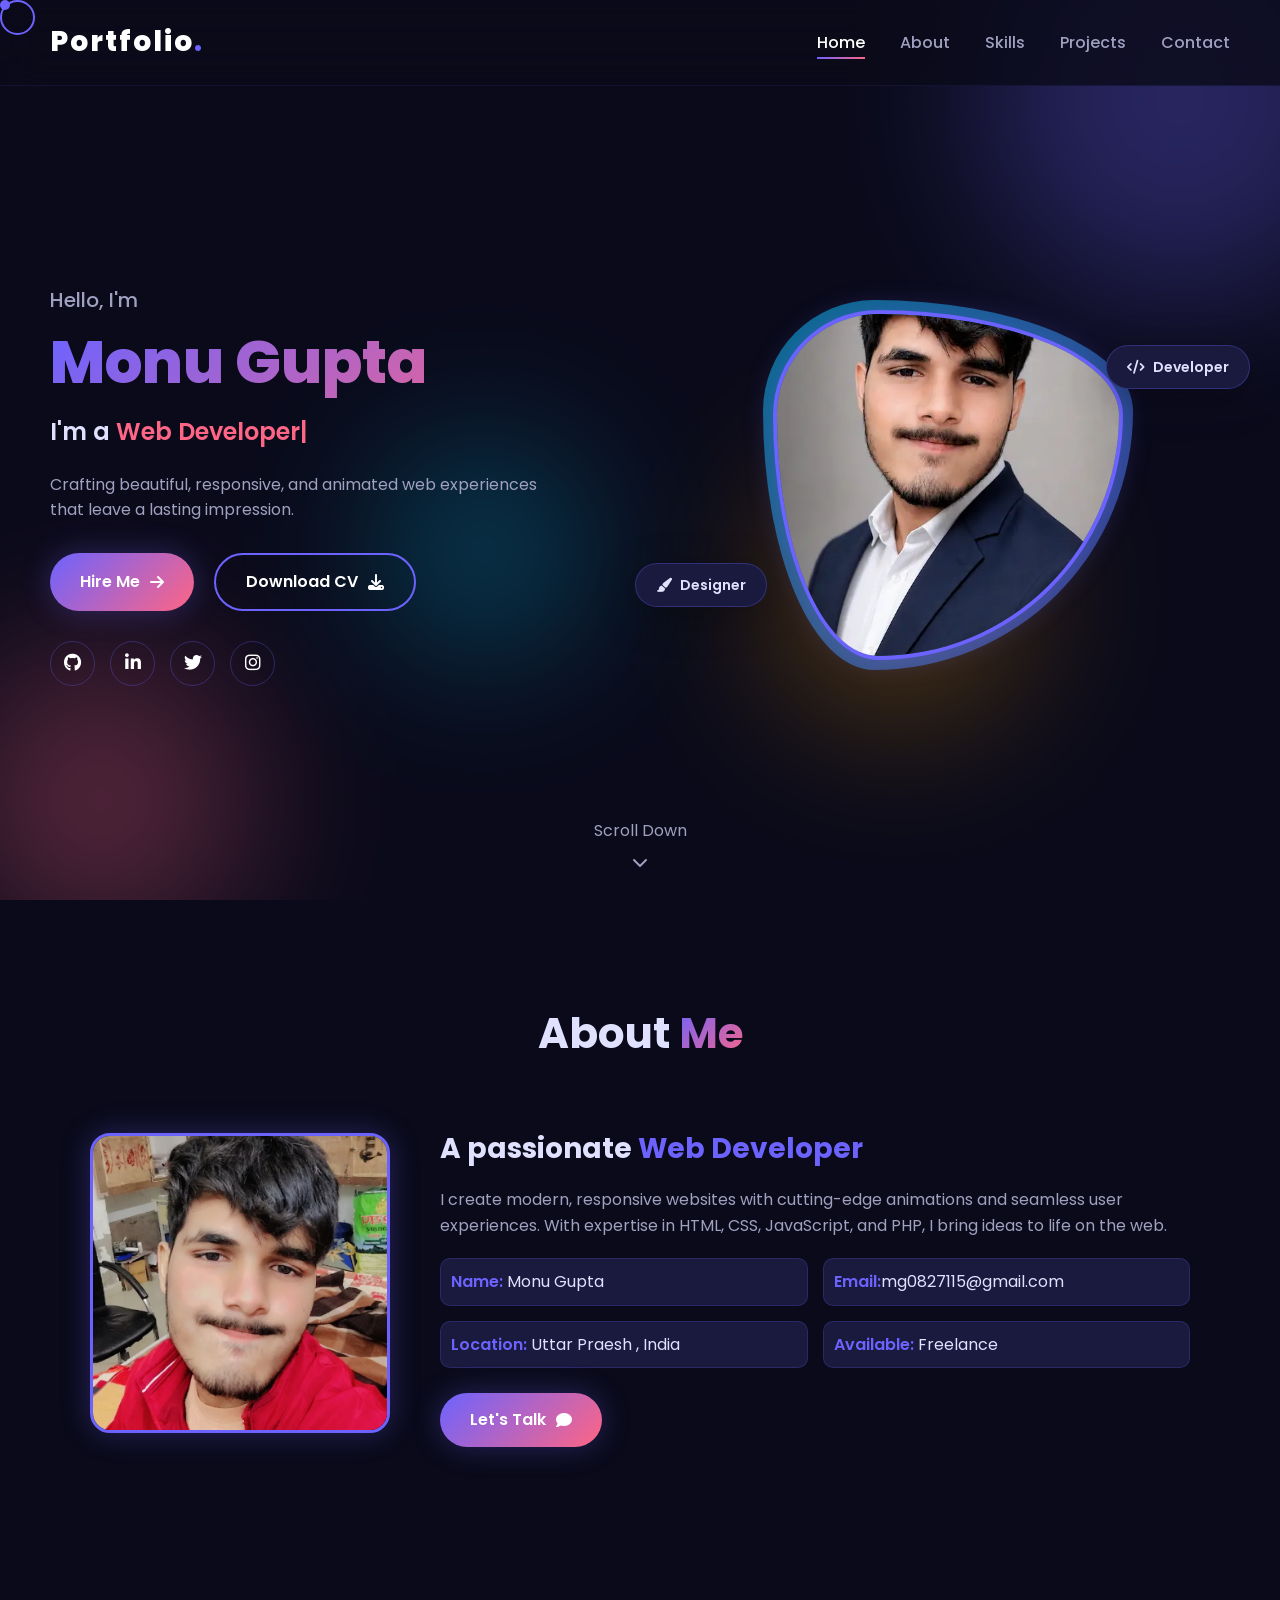
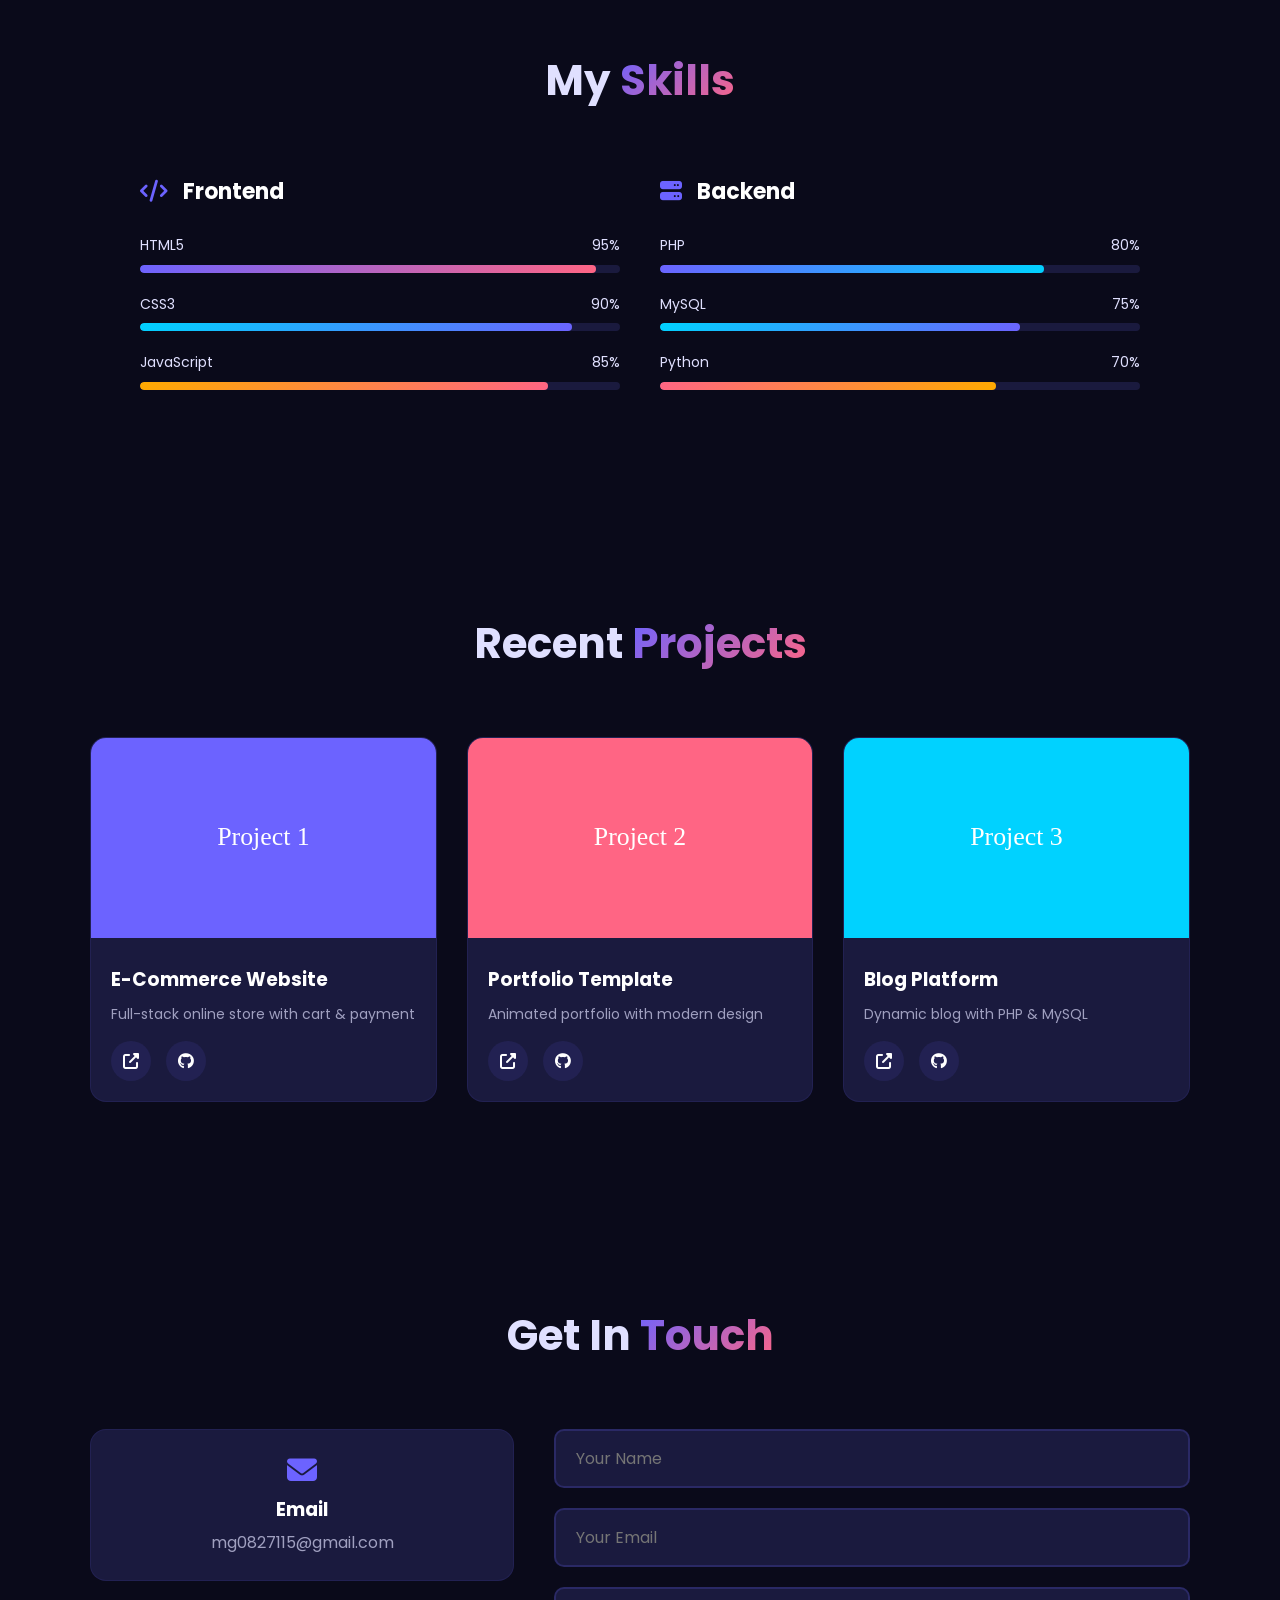
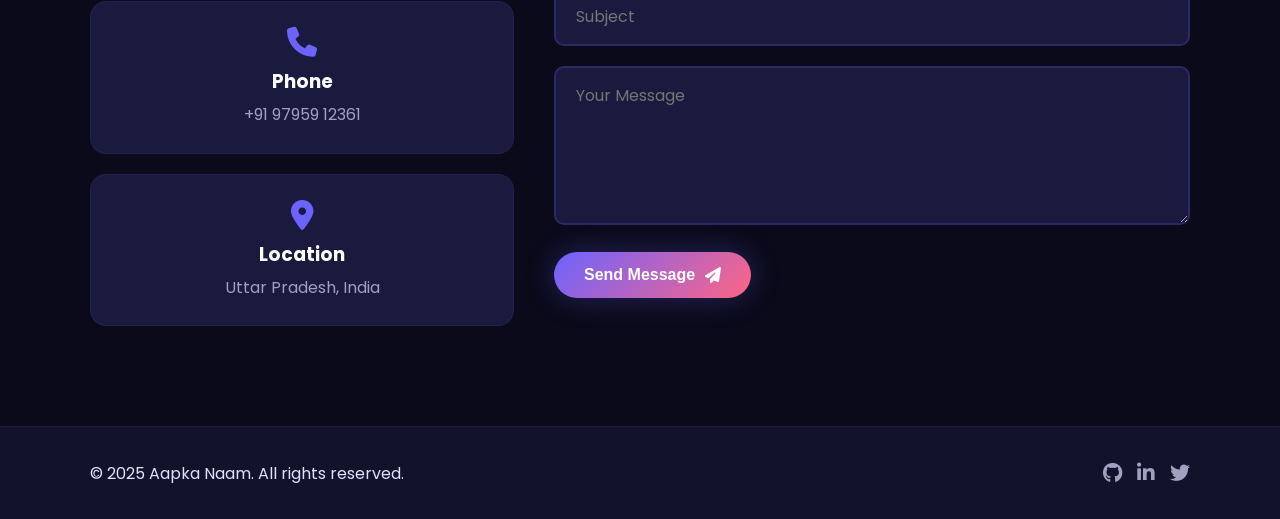
==== index.html @ 6212c9af "Replace JPG images with WEBP" ====
<!DOCTYPE html>
<html lang="en">
<head>
    <meta charset="UTF-8">
    <meta name="viewport" content="width=device-width, initial-scale=1.0">
    <title>My Portfolio | Creative Dev</title>
    <link rel="stylesheet" href="style.css">
    <link rel="stylesheet" href="https://cdnjs.cloudflare.com/ajax/libs/font-awesome/6.5.1/css/all.min.css">
</head>
<body>
    <!-- Custom Cursor -->
    <div class="cursor"></div>
    <div class="cursor-follower"></div>

    <!-- Navigation -->
    <nav class="navbar">
        <div class="logo">Portfolio<span>.</span></div>
        <ul class="nav-links">
            <li><a href="#home" class="active">Home</a></li>
            <li><a href="#about">About</a></li>
            <li><a href="#skills">Skills</a></li>
            <li><a href="#projects">Projects</a></li>
            <li><a href="#contact">Contact</a></li>
        </ul>
        <div class="hamburger">
            <span></span><span></span><span></span>
        </div>
    </nav>

    <!-- Home / Hero Section -->
    <section id="home" class="hero">
        <div class="hero-content">
            <div class="hero-text">
                <span class="greeting">Hello, I'm</span>
                <h1 class="name">Monu Gupta</h1>
                <div class="typing-container">
                    <span class="static-text">I'm a </span>
                    <span class="dynamic-text" data-text="Web Developer,Designer,Freelancer,Creative Coder, Hacker"></span>
                </div>
                <p class="description">
                    Crafting beautiful, responsive, and animated web experiences 
                    that leave a lasting impression.
                </p>
                <div class="hero-buttons">
                    <!-- ✅ Fixed: Contact section pe scroll karega -->
                    <a href="#contact" class="btn btn-primary">Hire Me <i class="fas fa-arrow-right"></i></a>
                    <!-- ✅ Fixed: CV download button (actual PDF dalni hogi) -->
                    <a href="resume.pdf" class="btn btn-secondary" download>Download CV <i class="fas fa-download"></i></a>
                </div>
                <div class="social-icons">
                    <!-- ✅ Fixed: Real URLs daal sakte ho -->
                    <a href="https://github.com" target="_blank" rel="noopener"><i class="fab fa-github"></i></a>
                    <a href="https://linkedin.com" target="_blank" rel="noopener"><i class="fab fa-linkedin-in"></i></a>
                    <a href="https://twitter.com" target="_blank" rel="noopener"><i class="fab fa-twitter"></i></a>
                    <a href="https://instagram.com" target="_blank" rel="noopener"><i class="fab fa-instagram"></i></a>
                </div>
            </div>
            <div class="hero-image">
                <div class="image-wrapper">
                    <div class="image-border-animation"></div>
                    <img loading="lazy" decoding="async" src="images/profile.webp" alt="Profile Photo" onerror="this.src='data:image/svg+xml,<svg xmlns=%22http://www.w3.org/2000/svg%22 width=%22300%22 height=%22300%22><rect fill=%22%234a3aff%22 width=%22300%22 height=%22300%22/><text x=%2250%25%22 y=%2250%25%22 font-size=%2220%22 fill=%22white%22 text-anchor=%22middle%22 dy=%22.3em%22>Photo</text></svg>'">
                </div>
                <div class="floating-badge badge-1">
                    <i class="fas fa-code"></i> Developer
                </div>
                <div class="floating-badge badge-2">
                    <i class="fas fa-paint-brush"></i> Designer
                </div>
            </div>
        </div>
        <div class="scroll-indicator">
            <span>Scroll Down</span>
            <i class="fas fa-chevron-down"></i>
        </div>
        <div class="bg-shapes">
            <div class="shape shape-1"></div>
            <div class="shape shape-2"></div>
            <div class="shape shape-3"></div>
            <div class="shape shape-4"></div>
        </div>
    </section>

    <!-- About Section -->
    <section id="about" class="about">
        <h2 class="section-title">About <span>Me</span></h2>
        <div class="about-content">
            <div class="about-image">
                <img loading="lazy" decoding="async" src="images/profile1.webp" alt="About Me" onerror="this.src='data:image/svg+xml,<svg xmlns=%22http://www.w3.org/2000/svg%22 width=%22300%22 height=%22300%22><rect fill=%22%236c63ff%22 width=%22300%22 height=%22300%22/><text x=%2250%25%22 y=%2250%25%22 font-size=%2220%22 fill=%22white%22 text-anchor=%22middle%22 dy=%22.3em%22>Photo</text></svg>'">
            </div>
            <div class="about-text">
                <h3>A passionate <span>Web Developer</span></h3>
                <p>I create modern, responsive websites with cutting-edge animations and seamless user experiences. With expertise in HTML, CSS, JavaScript, and PHP, I bring ideas to life on the web.</p>
                <div class="about-info-grid">
                    <div class="info-item">
                        <span>Name:</span> Monu Gupta 
                    </div>
                    <div class="info-item">
                        <span>Email:</span>mg0827115@gmail.com
                    </div>
                    <div class="info-item">
                        <span>Location:</span> Uttar Praesh 
                        , India
                    </div>
                    <div class="info-item">
                        <span>Available:</span> Freelance
                    </div>
                </div>
                <!-- ✅ Fixed: Contact section pe scroll karega -->
                <a href="#contact" class="btn btn-primary">Let's Talk <i class="fas fa-comment"></i></a>
            </div>
        </div>
    </section>

    <!-- Skills Section -->
    <section id="skills" class="skills">
        <h2 class="section-title">My <span>Skills</span></h2>
        <div class="skills-container">
            <div class="skill-category">
                <h3><i class="fas fa-code"></i> Frontend</h3>
                <div class="skill-item" data-percent="95">
                    <div class="skill-info"><span>HTML5</span><span>95%</span></div>
                    <div class="skill-bar"><div class="skill-progress html"></div></div>
                </div>
                <div class="skill-item" data-percent="90">
                    <div class="skill-info"><span>CSS3</span><span>90%</span></div>
                    <div class="skill-bar"><div class="skill-progress css"></div></div>
                </div>
                <div class="skill-item" data-percent="85">
                    <div class="skill-info"><span>JavaScript</span><span>85%</span></div>
                    <div class="skill-bar"><div class="skill-progress js"></div></div>
                </div>
            </div>
            <div class="skill-category">
                <h3><i class="fas fa-server"></i> Backend</h3>
                <div class="skill-item" data-percent="80">
                    <div class="skill-info"><span>PHP</span><span>80%</span></div>
                    <div class="skill-bar"><div class="skill-progress php"></div></div>
                </div>
                <div class="skill-item" data-percent="75">
                    <div class="skill-info"><span>MySQL</span><span>75%</span></div>
                    <div class="skill-bar"><div class="skill-progress mysql"></div></div>
                </div>
                <div class="skill-item" data-percent="70">
                    <div class="skill-info"><span>Python</span><span>70%</span></div>
                    <div class="skill-bar"><div class="skill-progress python"></div></div>
                </div>
            </div>
        </div>
    </section>

    <!-- Projects Section -->
    <section id="projects" class="projects">
        <h2 class="section-title">Recent <span>Projects</span></h2>
        <div class="projects-grid">
            <div class="project-card">
                <div class="project-image">
                    <img loading="lazy" decoding="async" src="data:image/svg+xml,<svg xmlns=%22http://www.w3.org/2000/svg%22 width=%22400%22 height=%22250%22><rect fill=%22%236c63ff%22 width=%22400%22 height=%22250%22/><text x=%2250%25%22 y=%2250%25%22 fill=%22white%22 font-size=%2230%22 text-anchor=%22middle%22 dy=%22.3em%22>Project 1</text></svg>" alt="Project">
                </div>
                <div class="project-info">
                    <h3>E-Commerce Website</h3>
                    <p>Full-stack online store with cart & payment</p>
                    <div class="project-links">
                        <!-- ✅ Fixed: Real project links daalo -->
                        <a href="https://github.com" target="_blank" rel="noopener" title="Live Demo"><i class="fas fa-external-link-alt"></i></a>
                        <a href="https://github.com" target="_blank" rel="noopener" title="Source Code"><i class="fab fa-github"></i></a>
                    </div>
                </div>
            </div>
            <div class="project-card">
                <div class="project-image">
                    <img loading="lazy" decoding="async" src="data:image/svg+xml,<svg xmlns=%22http://www.w3.org/2000/svg%22 width=%22400%22 height=%22250%22><rect fill=%22%23ff6584%22 width=%22400%22 height=%22250%22/><text x=%2250%25%22 y=%2250%25%22 fill=%22white%22 font-size=%2230%22 text-anchor=%22middle%22 dy=%22.3em%22>Project 2</text></svg>" alt="Project">
                </div>
                <div class="project-info">
                    <h3>Portfolio Template</h3>
                    <p>Animated portfolio with modern design</p>
                    <div class="project-links">
                        <a href="https://github.com" target="_blank" rel="noopener" title="Live Demo"><i class="fas fa-external-link-alt"></i></a>
                        <a href="https://github.com" target="_blank" rel="noopener" title="Source Code"><i class="fab fa-github"></i></a>
                    </div>
                </div>
            </div>
            <div class="project-card">
                <div class="project-image">
                    <img loading="lazy" decoding="async" src="data:image/svg+xml,<svg xmlns=%22http://www.w3.org/2000/svg%22 width=%22400%22 height=%22250%22><rect fill=%22%2300d2ff%22 width=%22400%22 height=%22250%22/><text x=%2250%25%22 y=%2250%25%22 fill=%22white%22 font-size=%2230%22 text-anchor=%22middle%22 dy=%22.3em%22>Project 3</text></svg>" alt="Project">
                </div>
                <div class="project-info">
                    <h3>Blog Platform</h3>
                    <p>Dynamic blog with PHP & MySQL</p>
                    <div class="project-links">
                        <a href="https://github.com" target="_blank" rel="noopener" title="Live Demo"><i class="fas fa-external-link-alt"></i></a>
                        <a href="https://github.com" target="_blank" rel="noopener" title="Source Code"><i class="fab fa-github"></i></a>
                    </div>
                </div>
            </div>
        </div>
    </section>

    <!-- Contact Section -->
    <section id="contact" class="contact">
        <h2 class="section-title">Get In <span>Touch</span></h2>
        <div class="contact-container">
            <div class="contact-info">
                <div class="contact-card">
                    <i class="fas fa-envelope"></i>
                    <h3>Email</h3>
                    <!-- ✅ Fixed: mailto link -->
                    <p><a href="mailto:mg0827115@gmail.com" style="color:#a0a0c0; text-decoration:none;">mg0827115@gmail.com</a></p>
                </div>
                <div class="contact-card">
                    <i class="fas fa-phone"></i>
                    <h3>Phone</h3>
                    <!-- ✅ Fixed: tel link -->
                    <p><a href="tel:+919795912361" style="color:#a0a0c0; text-decoration:none;">+91 97959 12361</a></p>
                </div>
                <div class="contact-card">
                    <i class="fas fa-map-marker-alt"></i>
                    <h3>Location</h3>
                    <p>Uttar Pradesh, India</p>
                </div>
            </div>
            <!-- ✅ Contact Form properly configured -->
            <form id="contactForm" class="contact-form" action="contact.php" method="POST">
                <div class="form-group">
                    <input type="text" name="name" id="name" placeholder="Your Name" required>
                </div>
                <div class="form-group">
                    <input type="email" name="email" id="email" placeholder="Your Email" required>
                </div>
                <div class="form-group">
                    <input type="text" name="subject" id="subject" placeholder="Subject">
                </div>
                <div class="form-group">
                    <textarea name="message" id="message" rows="5" placeholder="Your Message" required></textarea>
                </div>
                <button type="submit" class="btn btn-primary submit-btn">
                    <span>Send Message</span>
                    <i class="fas fa-paper-plane"></i>
                </button>
                <div id="formMessage" class="form-message"></div>
            </form>
        </div>
    </section>

    <!-- Footer -->
    <footer class="footer">
        <div class="footer-content">
            <p>&copy; 2025 Aapka Naam. All rights reserved.</p>
            <div class="footer-social">
                <a href="https://github.com" target="_blank" rel="noopener"><i class="fab fa-github"></i></a>
                <a href="https://linkedin.com" target="_blank" rel="noopener"><i class="fab fa-linkedin-in"></i></a>
                <a href="https://twitter.com" target="_blank" rel="noopener"><i class="fab fa-twitter"></i></a>
            </div>
        </div>
    </footer>

    <!-- JavaScript File -->
    <script defer src="script.js"></script>
</body>
</html>
---- style.css ----
/* ========== GOOGLE FONTS ========== */
@import url('https://fonts.googleapis.com/css2?family=Poppins:wght@300;400;500;600;700;800;900&display=swap');

/* ========== CSS VARIABLES ========== */
:root {
    --primary: #6c63ff;
    --primary-dark: #5a52d5;
    --secondary: #ff6584;
    --accent: #00d2ff;
    --dark-bg: #0a0a1a;
    --dark-surface: #12122a;
    --dark-card: #1a1a3e;
    --text-light: #e0e0ff;
    --text-muted: #a0a0c0;
    --white: #ffffff;
    --gradient-1: linear-gradient(135deg, #6c63ff, #ff6584);
    --gradient-2: linear-gradient(135deg, #00d2ff, #6c63ff);
    --gradient-3: linear-gradient(135deg, #ff6584, #ffaa00);
    --shadow-glow: 0 0 30px rgba(108, 99, 255, 0.3);
    --shadow-card: 0 10px 40px rgba(0, 0, 0, 0.3);
    --border-radius: 16px;
    --transition: all 0.4s cubic-bezier(0.25, 0.46, 0.45, 0.94);
}

/* ========== BASE STYLES ========== */
* {
    margin: 0;
    padding: 0;
    box-sizing: border-box;
}

html {
    scroll-behavior: smooth;
    scrollbar-width: thin;
    scrollbar-color: var(--primary) var(--dark-bg);
}

body {
    font-family: 'Poppins', sans-serif;
    background-color: var(--dark-bg);
    color: var(--text-light);
    overflow-x: hidden;
    line-height: 1.6;
}

/* ========== CUSTOM CURSOR ========== */
.cursor {
    width: 10px;
    height: 10px;
    background: var(--primary);
    border-radius: 50%;
    position: fixed;
    pointer-events: none;
    z-index: 9999;
    transition: transform 0.1s ease;
}

.cursor-follower {
    width: 35px;
    height: 35px;
    border: 2px solid var(--primary);
    border-radius: 50%;
    position: fixed;
    pointer-events: none;
    z-index: 9998;
    transition: transform 0.2s ease, border-color 0.3s ease;
}

/* ========== NAVIGATION ========== */
.navbar {
    position: fixed;
    top: 0;
    left: 0;
    width: 100%;
    padding: 20px 50px;
    display: flex;
    justify-content: space-between;
    align-items: center;
    z-index: 1000;
    transition: var(--transition);
    background: rgba(10, 10, 26, 0.8);
    backdrop-filter: blur(20px);
    border-bottom: 1px solid rgba(108, 99, 255, 0.1);
}

.navbar.scrolled {
    padding: 15px 50px;
    box-shadow: 0 5px 30px rgba(0, 0, 0, 0.5);
}

.logo {
    font-size: 28px;
    font-weight: 800;
    color: var(--white);
    letter-spacing: 2px;
}

.logo span {
    color: var(--primary);
}

.nav-links {
    display: flex;
    list-style: none;
    gap: 35px;
}

.nav-links a {
    color: var(--text-muted);
    text-decoration: none;
    font-weight: 500;
    font-size: 16px;
    position: relative;
    transition: var(--transition);
}

.nav-links a::after {
    content: '';
    position: absolute;
    bottom: -5px;
    left: 0;
    width: 0;
    height: 2px;
    background: var(--gradient-1);
    transition: var(--transition);
}

.nav-links a:hover,
.nav-links a.active {
    color: var(--white);
}

.nav-links a:hover::after,
.nav-links a.active::after {
    width: 100%;
}

.hamburger {
    display: none;
    flex-direction: column;
    gap: 6px;
    cursor: pointer;
}

.hamburger span {
    width: 30px;
    height: 3px;
    background: var(--white);
    transition: var(--transition);
}

/* ========== HERO SECTION ========== */
.hero {
    min-height: 100vh;
    display: flex;
    align-items: center;
    justify-content: center;
    position: relative;
    padding: 120px 50px 50px;
    overflow: hidden;
}

.hero-content {
    display: flex;
    align-items: center;
    justify-content: space-between;
    max-width: 1200px;
    width: 100%;
    gap: 50px;
    z-index: 2;
}

.hero-text {
    flex: 1;
}

.greeting {
    font-size: 20px;
    color: var(--text-muted);
    font-weight: 500;
    display: block;
    margin-bottom: 10px;
    animation: fadeInUp 0.8s ease;
}

.name {
    font-size: 60px;
    font-weight: 800;
    background: var(--gradient-1);
    -webkit-background-clip: text;
    -webkit-text-fill-color: transparent;
    background-clip: text;
    margin-bottom: 15px;
    animation: fadeInUp 0.8s ease 0.2s both;
    line-height: 1.2;
}

.typing-container {
    font-size: 24px;
    font-weight: 600;
    margin-bottom: 20px;
    animation: fadeInUp 0.8s ease 0.4s both;
}

.static-text {
    color: var(--text-light);
}

.dynamic-text {
    color: var(--secondary);
    position: relative;
}

.dynamic-text::after {
    content: '|';
    animation: blink 0.7s infinite;
}

.description {
    color: var(--text-muted);
    font-size: 16px;
    margin-bottom: 30px;
    max-width: 500px;
    animation: fadeInUp 0.8s ease 0.6s both;
}

.hero-buttons {
    display: flex;
    gap: 20px;
    margin-bottom: 30px;
    animation: fadeInUp 0.8s ease 0.8s both;
}

.btn {
    padding: 14px 30px;
    border-radius: 50px;
    font-weight: 600;
    text-decoration: none;
    display: inline-flex;
    align-items: center;
    gap: 10px;
    transition: var(--transition);
    cursor: pointer;
    border: none;
    font-size: 16px;
    position: relative;
    overflow: hidden;
}

.btn-primary {
    background: var(--gradient-1);
    color: var(--white);
    box-shadow: var(--shadow-glow);
}

.btn-primary:hover {
    transform: translateY(-3px);
    box-shadow: 0 15px 40px rgba(108, 99, 255, 0.5);
}

.btn-secondary {
    background: transparent;
    color: var(--white);
    border: 2px solid var(--primary);
}

.btn-secondary:hover {
    background: var(--primary);
    transform: translateY(-3px);
}

.social-icons {
    display: flex;
    gap: 15px;
    animation: fadeInUp 0.8s ease 1s both;
}

.social-icons a {
    width: 45px;
    height: 45px;
    border-radius: 50%;
    border: 1px solid rgba(108, 99, 255, 0.3);
    display: flex;
    align-items: center;
    justify-content: center;
    color: var(--white);
    text-decoration: none;
    transition: var(--transition);
    font-size: 18px;
}

.social-icons a:hover {
    background: var(--gradient-1);
    border-color: transparent;
    transform: translateY(-5px);
    box-shadow: var(--shadow-glow);
}

/* Hero Image */
.hero-image {
    flex: 1;
    display: flex;
    justify-content: center;
    align-items: center;
    position: relative;
    animation: fadeInRight 1s ease;
}

.image-wrapper {
    position: relative;
    width: 350px;
    height: 350px;
}

.image-wrapper img {
    width: 100%;
    height: 100%;
    object-fit: cover;
    border-radius: 30% 70% 70% 30% / 30% 30% 70% 70%;
    animation: morphing 8s ease-in-out infinite;
    position: relative;
    z-index: 2;
    border: 4px solid var(--primary);
    box-shadow: var(--shadow-glow);
}

.image-border-animation {
    position: absolute;
    top: -10px;
    left: -10px;
    right: -10px;
    bottom: -10px;
    border-radius: 30% 70% 70% 30% / 30% 30% 70% 70%;
    background: var(--gradient-2);
    animation: morphing 8s ease-in-out infinite, rotate 4s linear infinite;
    z-index: 1;
    opacity: 0.5;
}

.floating-badge {
    position: absolute;
    background: var(--dark-card);
    padding: 10px 20px;
    border-radius: 30px;
    box-shadow: var(--shadow-card);
    font-size: 14px;
    font-weight: 600;
    display: flex;
    align-items: center;
    gap: 8px;
    animation: float 3s ease-in-out infinite;
    z-index: 3;
    border: 1px solid rgba(108, 99, 255, 0.3);
}

.badge-1 {
    top: 10%;
    right: -20px;
    animation-delay: 0s;
}

.badge-2 {
    bottom: 15%;
    left: -30px;
    animation-delay: 1.5s;
}

/* Background Shapes */
.bg-shapes {
    position: absolute;
    top: 0;
    left: 0;
    width: 100%;
    height: 100%;
    z-index: 1;
    pointer-events: none;
}

.shape {
    position: absolute;
    border-radius: 50%;
    filter: blur(80px);
    opacity: 0.3;
}

.shape-1 {
    width: 400px;
    height: 400px;
    background: var(--primary);
    top: -100px;
    right: -100px;
    animation: moveShape 10s ease-in-out infinite;
}

.shape-2 {
    width: 300px;
    height: 300px;
    background: var(--secondary);
    bottom: -50px;
    left: -50px;
    animation: moveShape 12s ease-in-out infinite reverse;
}

.shape-3 {
    width: 200px;
    height: 200px;
    background: var(--accent);
    top: 50%;
    left: 30%;
    animation: moveShape 8s ease-in-out infinite;
}

.shape-4 {
    width: 250px;
    height: 250px;
    background: #ffaa00;
    bottom: 20%;
    right: 20%;
    animation: moveShape 14s ease-in-out infinite reverse;
}

/* Scroll Indicator */
.scroll-indicator {
    position: absolute;
    bottom: 30px;
    left: 50%;
    transform: translateX(-50%);
    display: flex;
    flex-direction: column;
    align-items: center;
    gap: 10px;
    color: var(--text-muted);
    z-index: 2;
    animation: bounce 2s infinite;
}

/* ========== SECTION COMMON ========== */
section {
    padding: 100px 50px;
}

.section-title {
    font-size: 42px;
    font-weight: 700;
    text-align: center;
    margin-bottom: 60px;
}

.section-title span {
    background: var(--gradient-1);
    -webkit-background-clip: text;
    -webkit-text-fill-color: transparent;
    background-clip: text;
}

/* ========== ABOUT SECTION ========== */
.about-content {
    display: flex;
    gap: 50px;
    align-items: center;
    max-width: 1100px;
    margin: 0 auto;
}

.about-image img {
    width: 300px;
    height: 300px;
    object-fit: cover;
    border-radius: 20px;
    box-shadow: var(--shadow-glow);
    border: 3px solid var(--primary);
}

.about-text h3 {
    font-size: 28px;
    margin-bottom: 15px;
}

.about-text h3 span {
    color: var(--primary);
}

.about-text p {
    color: var(--text-muted);
    margin-bottom: 20px;
}

.about-info-grid {
    display: grid;
    grid-template-columns: 1fr 1fr;
    gap: 15px;
    margin-bottom: 25px;
}

.info-item {
    padding: 10px;
    background: var(--dark-card);
    border-radius: 10px;
    border: 1px solid rgba(108, 99, 255, 0.2);
}

.info-item span {
    color: var(--primary);
    font-weight: 600;
}

/* ========== SKILLS SECTION ========== */
.skills-container {
    display: grid;
    grid-template-columns: 1fr 1fr;
    gap: 40px;
    max-width: 1000px;
    margin: 0 auto;
}

.skill-category h3 {
    font-size: 22px;
    margin-bottom: 25px;
    color: var(--white);
}

.skill-category h3 i {
    color: var(--primary);
    margin-right: 10px;
}

.skill-item {
    margin-bottom: 20px;
}

.skill-info {
    display: flex;
    justify-content: space-between;
    margin-bottom: 8px;
    font-size: 14px;
}

.skill-bar {
    height: 8px;
    background: var(--dark-card);
    border-radius: 10px;
    overflow: hidden;
}

.skill-progress {
    height: 100%;
    border-radius: 10px;
    transition: width 1.5s ease;
    width: 0;
}

.html { background: var(--gradient-1); width: 95%; }
.css { background: var(--gradient-2); width: 90%; }
.js { background: linear-gradient(135deg, #ffaa00, #ff6584); width: 85%; }
.php { background: linear-gradient(135deg, #6c63ff, #00d2ff); width: 80%; }
.mysql { background: linear-gradient(135deg, #00d2ff, #6c63ff); width: 75%; }
.python { background: var(--gradient-3); width: 70%; }

/* ========== PROJECTS SECTION ========== */
.projects-grid {
    display: grid;
    grid-template-columns: repeat(auto-fit, minmax(320px, 1fr));
    gap: 30px;
    max-width: 1100px;
    margin: 0 auto;
}

.project-card {
    background: var(--dark-card);
    border-radius: var(--border-radius);
    overflow: hidden;
    transition: var(--transition);
    border: 1px solid rgba(108, 99, 255, 0.1);
}

.project-card:hover {
    transform: translateY(-10px);
    box-shadow: var(--shadow-glow);
    border-color: var(--primary);
}

.project-image img {
    width: 100%;
    height: 200px;
    object-fit: cover;
}

.project-info {
    padding: 20px;
}

.project-info h3 {
    color: var(--white);
    margin-bottom: 8px;
}

.project-info p {
    color: var(--text-muted);
    font-size: 14px;
    margin-bottom: 15px;
}

.project-links {
    display: flex;
    gap: 15px;
}

.project-links a {
    width: 40px;
    height: 40px;
    border-radius: 50%;
    background: rgba(108, 99, 255, 0.1);
    display: flex;
    align-items: center;
    justify-content: center;
    color: var(--white);
    text-decoration: none;
    transition: var(--transition);
}

.project-links a:hover {
    background: var(--primary);
}

/* ========== CONTACT SECTION ========== */
.contact-container {
    display: grid;
    grid-template-columns: 1fr 1.5fr;
    gap: 40px;
    max-width: 1100px;
    margin: 0 auto;
}

.contact-info {
    display: flex;
    flex-direction: column;
    gap: 20px;
}

.contact-card {
    background: var(--dark-card);
    padding: 25px;
    border-radius: var(--border-radius);
    text-align: center;
    transition: var(--transition);
    border: 1px solid rgba(108, 99, 255, 0.1);
}

.contact-card:hover {
    transform: translateY(-5px);
    box-shadow: var(--shadow-glow);
}

.contact-card i {
    font-size: 30px;
    color: var(--primary);
    margin-bottom: 10px;
}

.contact-card h3 {
    color: var(--white);
    margin-bottom: 5px;
}

.contact-card p {
    color: var(--text-muted);
}

.contact-form {
    display: flex;
    flex-direction: column;
    gap: 20px;
}

.form-group input,
.form-group textarea {
    width: 100%;
    padding: 15px 20px;
    background: var(--dark-card);
    border: 2px solid rgba(108, 99, 255, 0.2);
    border-radius: 10px;
    color: var(--white);
    font-family: 'Poppins', sans-serif;
    transition: var(--transition);
    font-size: 16px;
    outline: none;
}

.form-group input:focus,
.form-group textarea:focus {
    border-color: var(--primary);
    box-shadow: 0 0 20px rgba(108, 99, 255, 0.2);
}

.submit-btn {
    justify-content: center;
    width: fit-content;
}

.form-message {
    padding: 10px 20px;
    border-radius: 10px;
    display: none;
}

.form-message.success {
    display: block;
    background: rgba(0, 200, 100, 0.2);
    color: #00c864;
    border: 1px solid #00c864;
}

.form-message.error {
    display: block;
    background: rgba(255, 100, 100, 0.2);
    color: #ff6464;
    border: 1px solid #ff6464;
}

/* ========== FOOTER ========== */
.footer {
    background: var(--dark-surface);
    padding: 30px 50px;
    text-align: center;
    border-top: 1px solid rgba(108, 99, 255, 0.1);
}

.footer-content {
    display: flex;
    justify-content: space-between;
    align-items: center;
    max-width: 1100px;
    margin: 0 auto;
    flex-wrap: wrap;
    gap: 20px;
}

.footer-social {
    display: flex;
    gap: 15px;
}

.footer-social a {
    color: var(--text-muted);
    font-size: 20px;
    transition: var(--transition);
}

.footer-social a:hover {
    color: var(--primary);
}

/* ========== ANIMATIONS ========== */
@keyframes fadeInUp {
    from { opacity: 0; transform: translateY(30px); }
    to { opacity: 1; transform: translateY(0); }
}

@keyframes fadeInRight {
    from { opacity: 0; transform: translateX(50px); }
    to { opacity: 1; transform: translateX(0); }
}

@keyframes morphing {
    0% { border-radius: 30% 70% 70% 30% / 30% 30% 70% 70%; }
    25% { border-radius: 58% 42% 75% 25% / 76% 46% 54% 24%; }
    50% { border-radius: 50% 50% 33% 67% / 55% 27% 73% 45%; }
    75% { border-radius: 33% 67% 58% 42% / 63% 68% 32% 37%; }
    100% { border-radius: 30% 70% 70% 30% / 30% 30% 70% 70%; }
}

@keyframes rotate {
    from { transform: rotate(0deg); }
    to { transform: rotate(360deg); }
}

@keyframes float {
    0%, 100% { transform: translateY(0); }
    50% { transform: translateY(-15px); }
}

@keyframes moveShape {
    0%, 100% { transform: translate(0, 0) scale(1); }
    25% { transform: translate(50px, -50px) scale(1.1); }
    50% { transform: translate(-30px, 30px) scale(0.9); }
    75% { transform: translate(-50px, -30px) scale(1.05); }
}

@keyframes bounce {
    0%, 20%, 50%, 80%, 100% { transform: translateX(-50%) translateY(0); }
    40% { transform: translateX(-50%) translateY(-15px); }
    60% { transform: translateX(-50%) translateY(-8px); }
}

@keyframes blink {
    0%, 100% { opacity: 1; }
    50% { opacity: 0; }
}

/* ========== RESPONSIVE ========== */
@media (max-width: 968px) {
    .hero-content {
        flex-direction: column-reverse;
        text-align: center;
    }

    .hero-text {
        display: flex;
        flex-direction: column;
        align-items: center;
    }

    .about-content {
        flex-direction: column;
        text-align: center;
    }

    .about-info-grid {
        text-align: left;
    }

    .contact-container {
        grid-template-columns: 1fr;
    }

    .skills-container {
        grid-template-columns: 1fr;
    }

    .nav-links {
        position: fixed;
        top: 0;
        right: -100%;
        height: 100vh;
        width: 250px;
        background: var(--dark-surface);
        flex-direction: column;
        padding: 80px 30px;
        transition: var(--transition);
        gap: 25px;
    }

    .nav-links.active {
        right: 0;
    }

    .hamburger {
        display: flex;
        z-index: 1001;
    }

    .name {
        font-size: 40px;
    }

    .footer-content {
        flex-direction: column;
    }
}
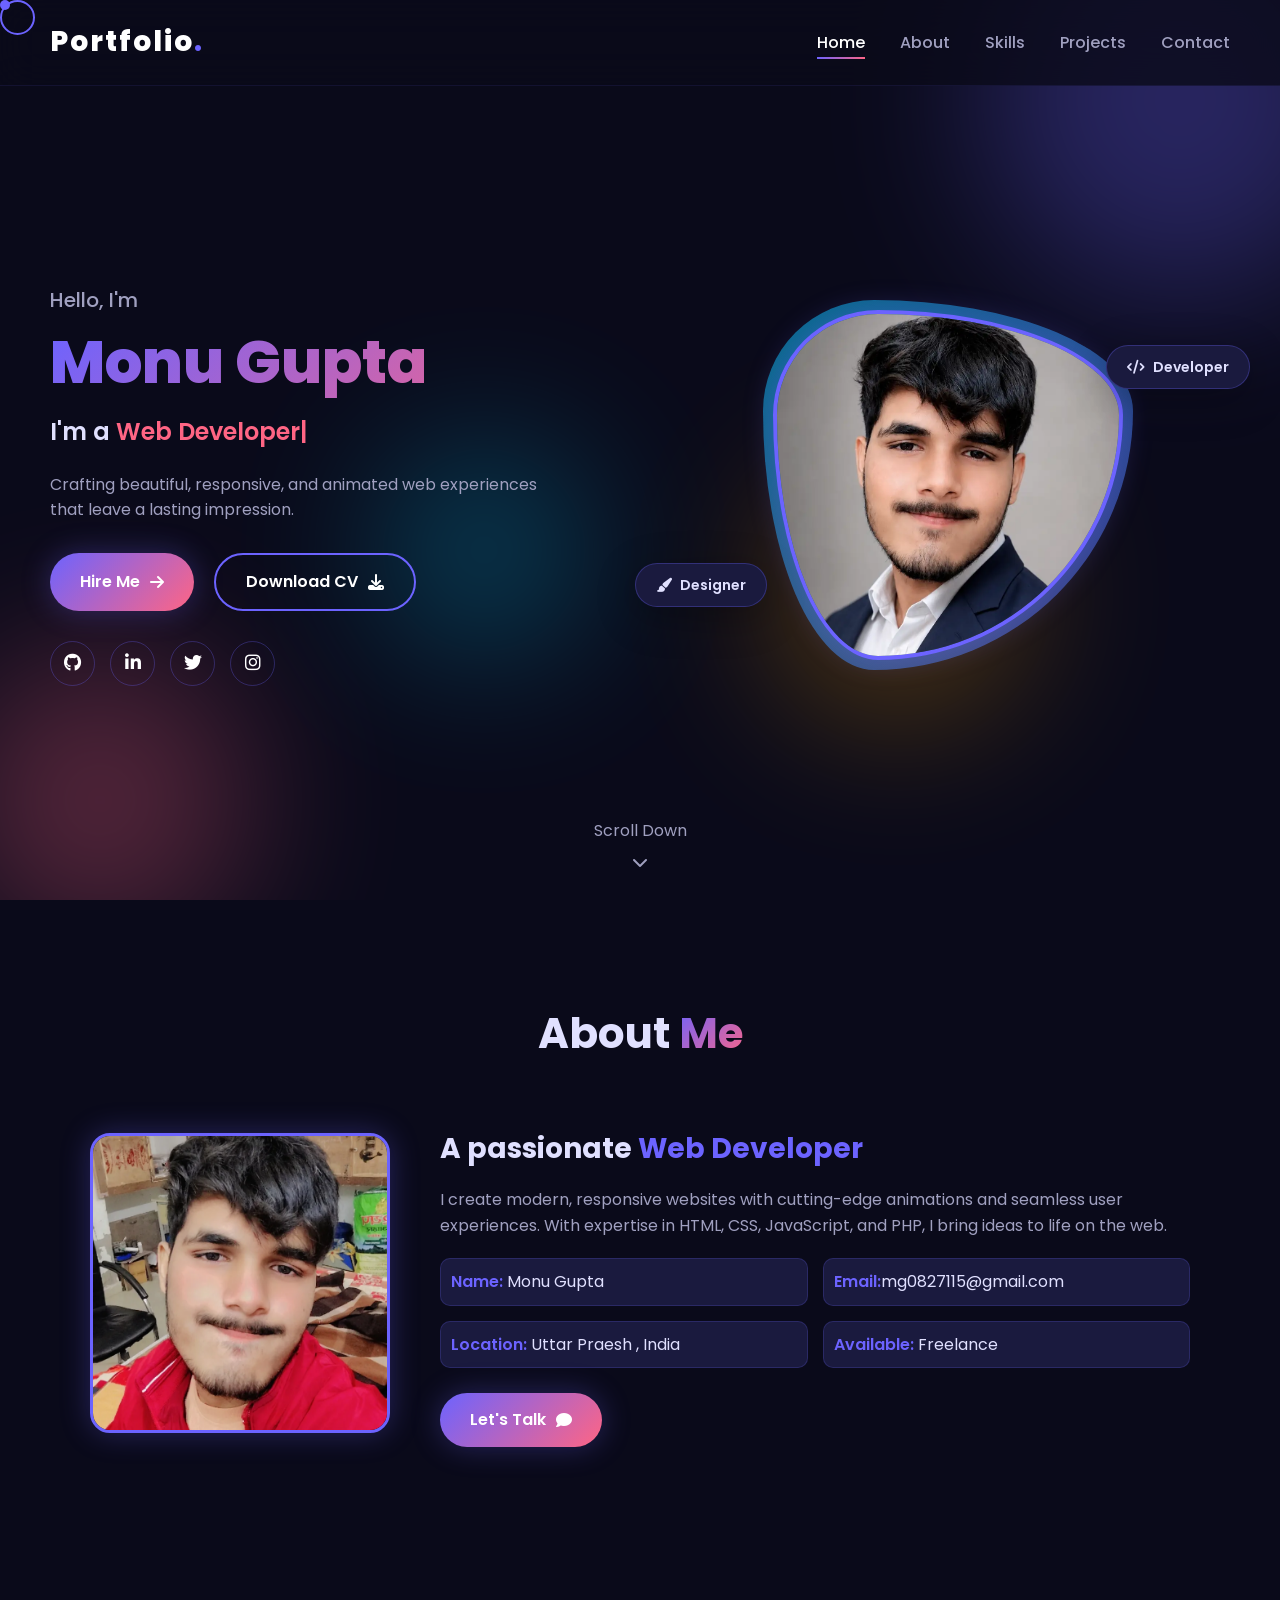
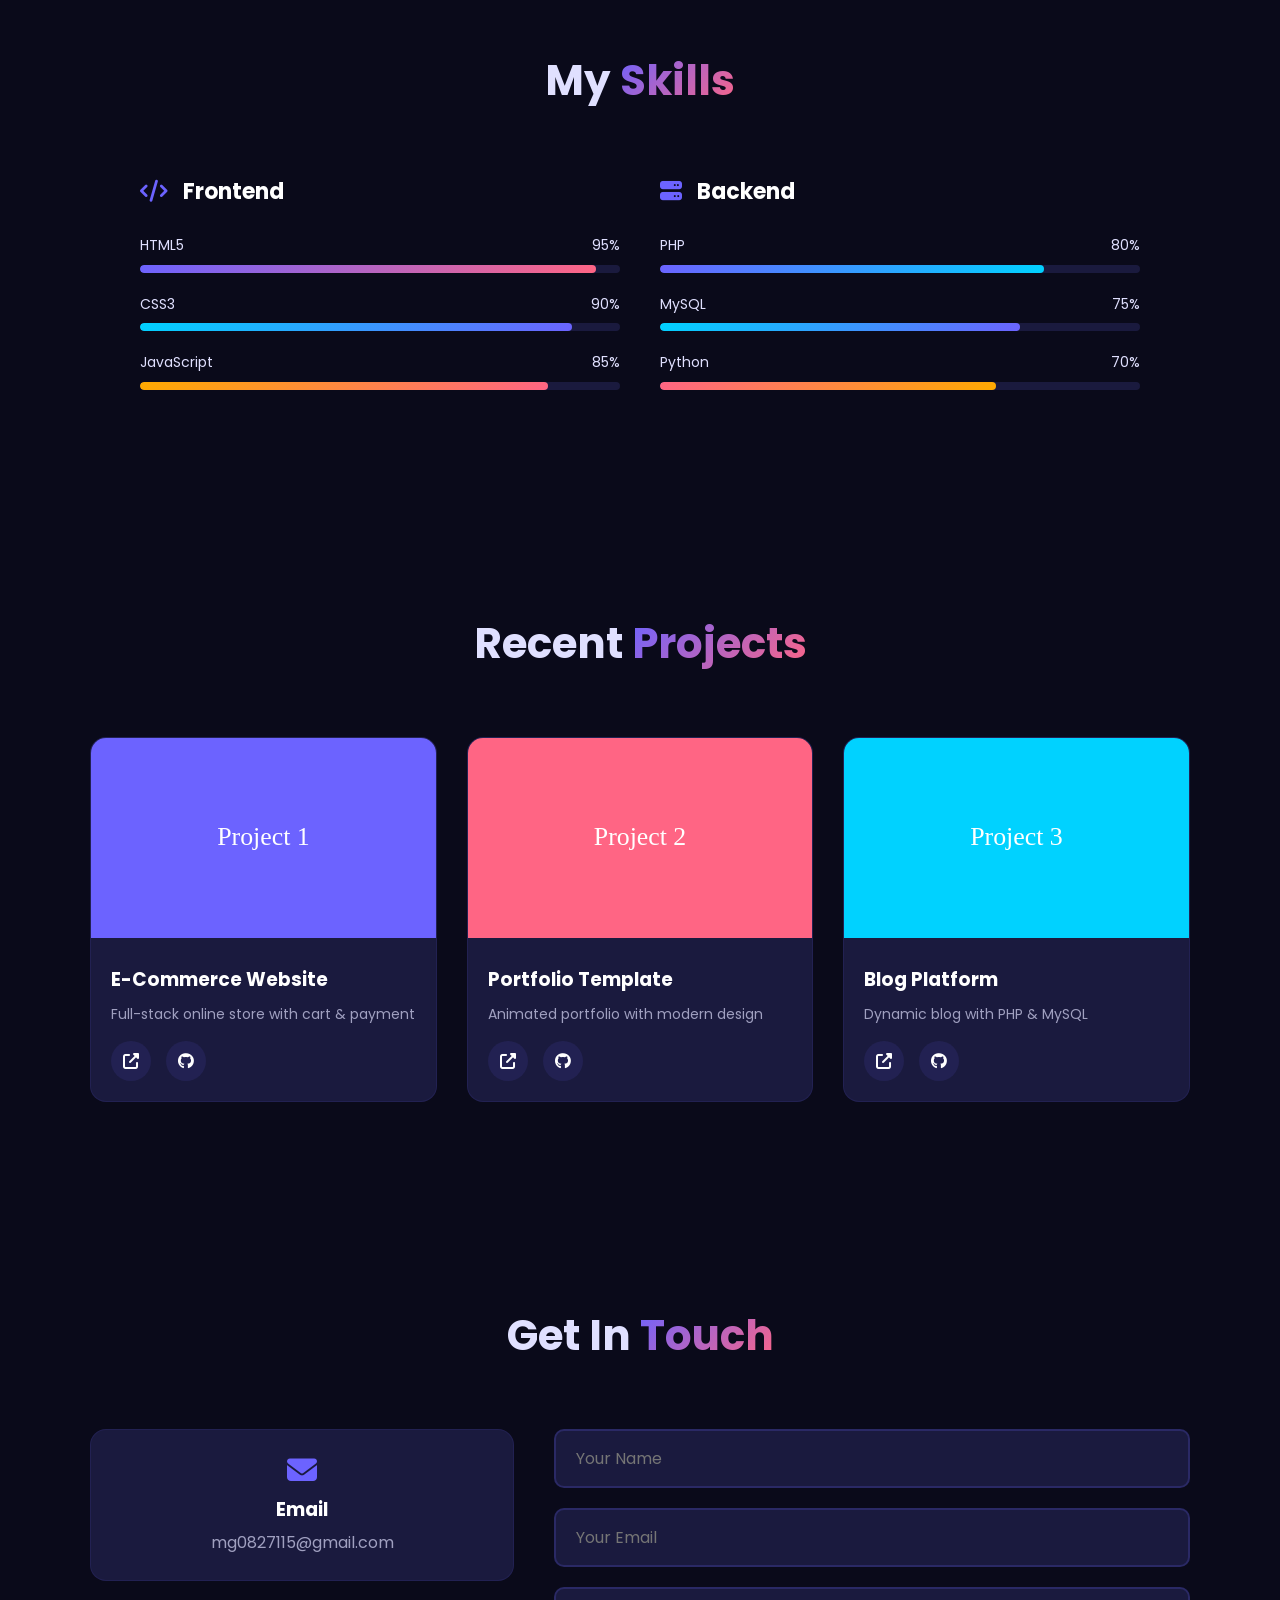
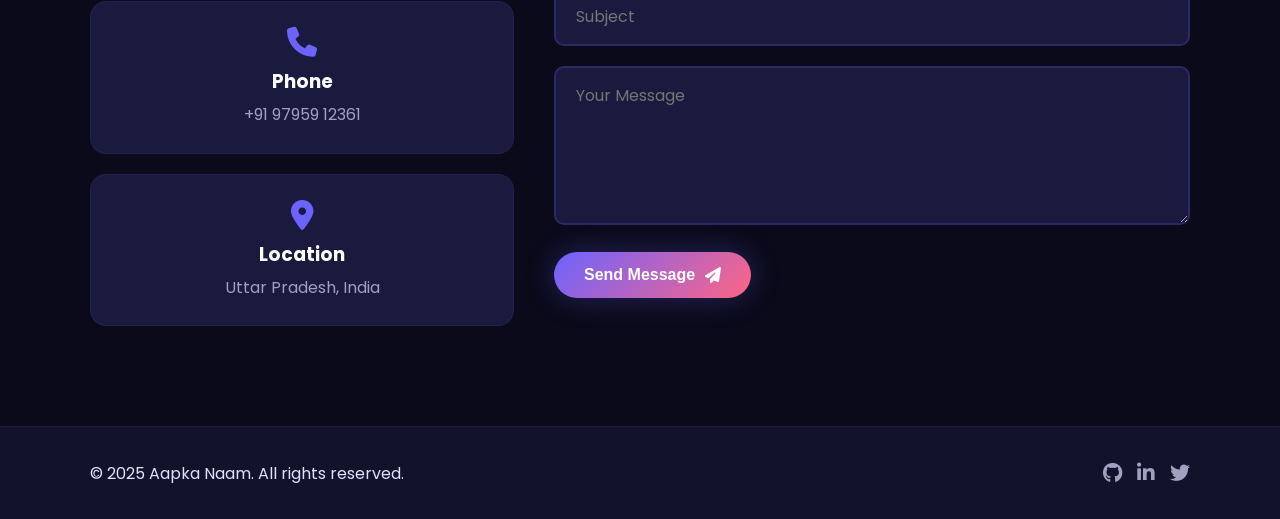
==== commit afdba7e7: "Update project link to point to portfolio.html" ====
--- a/index.html
+++ b/index.html
@@ -174,7 +174,7 @@
                     <h3>Portfolio Template</h3>
                     <p>Animated portfolio with modern design</p>
                     <div class="project-links">
-                        <a href="https://github.com" target="_blank" rel="noopener" title="Live Demo"><i class="fas fa-external-link-alt"></i></a>
+                        <a href="portfolio.html" target="_blank" rel="noopener" title="Live Demo"><i class="fas fa-external-link-alt"></i></a>
                         <a href="https://github.com" target="_blank" rel="noopener" title="Source Code"><i class="fab fa-github"></i></a>
                     </div>
                 </div>
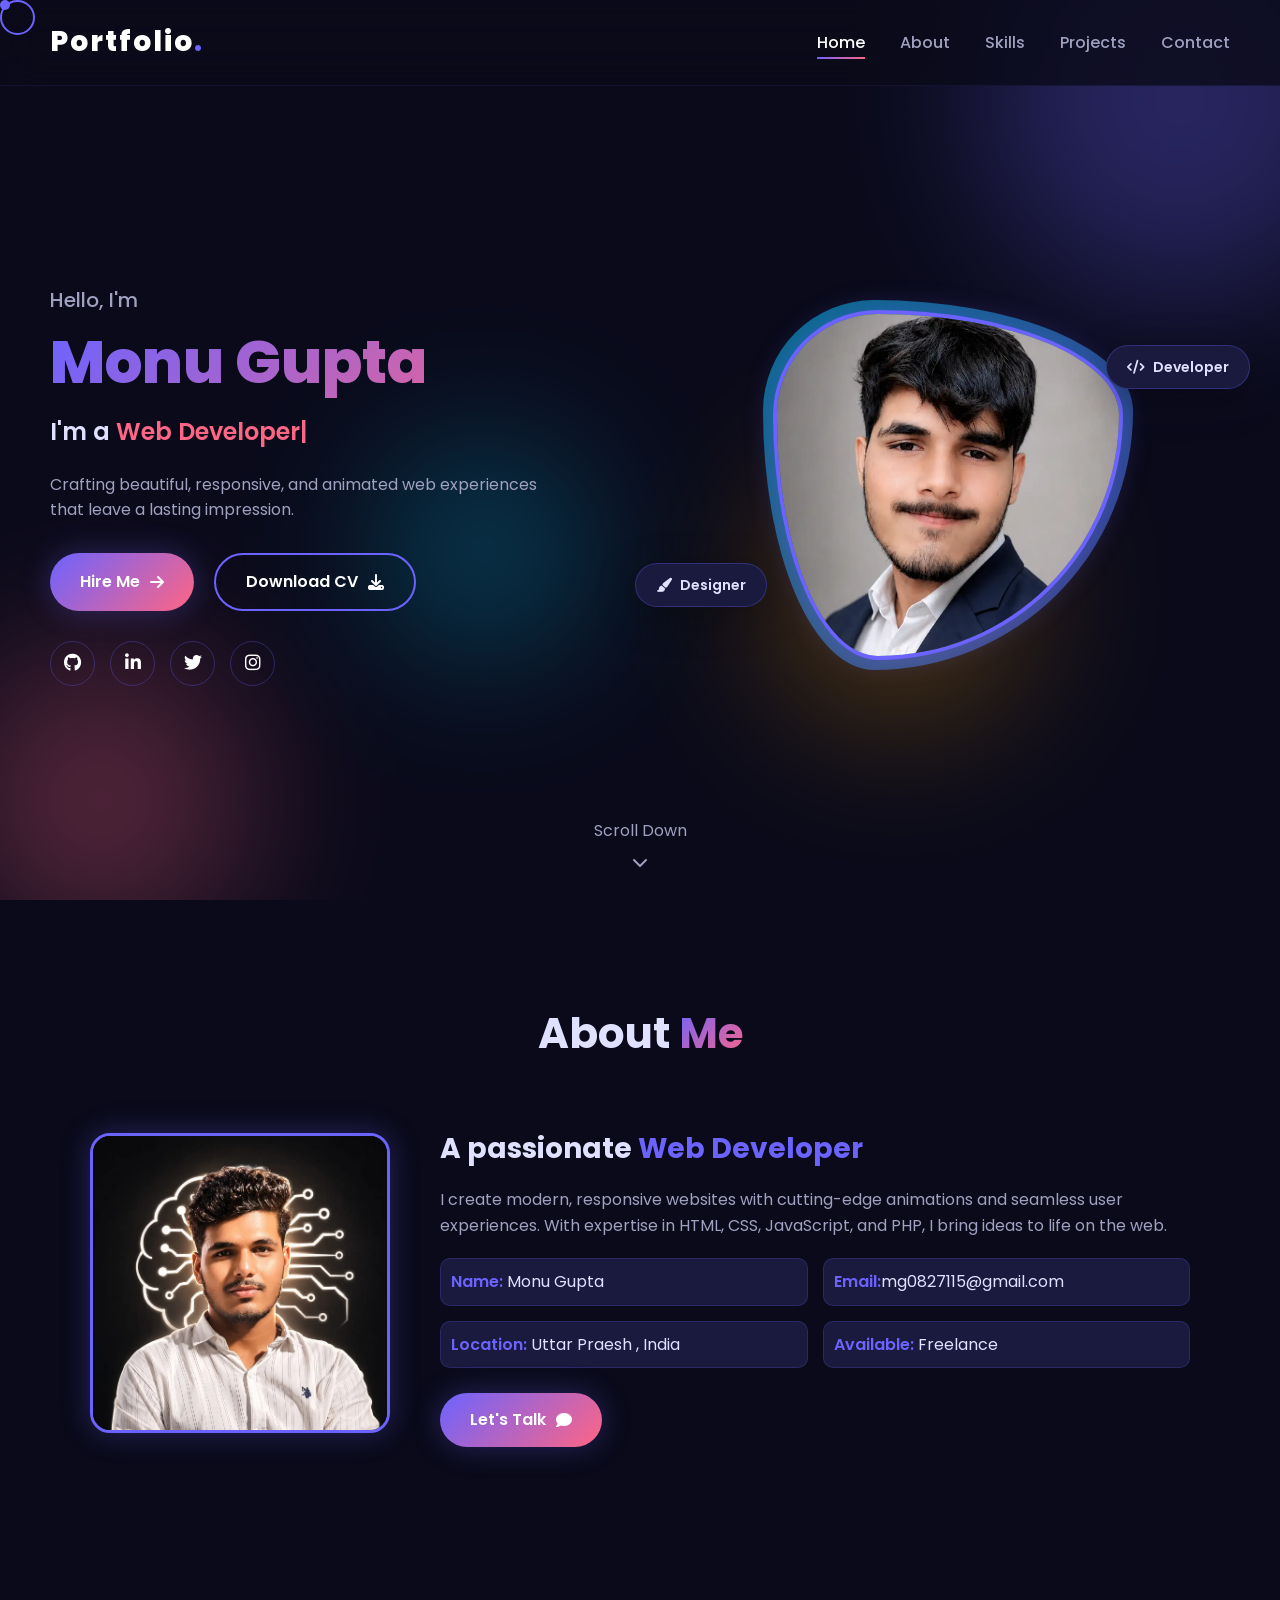
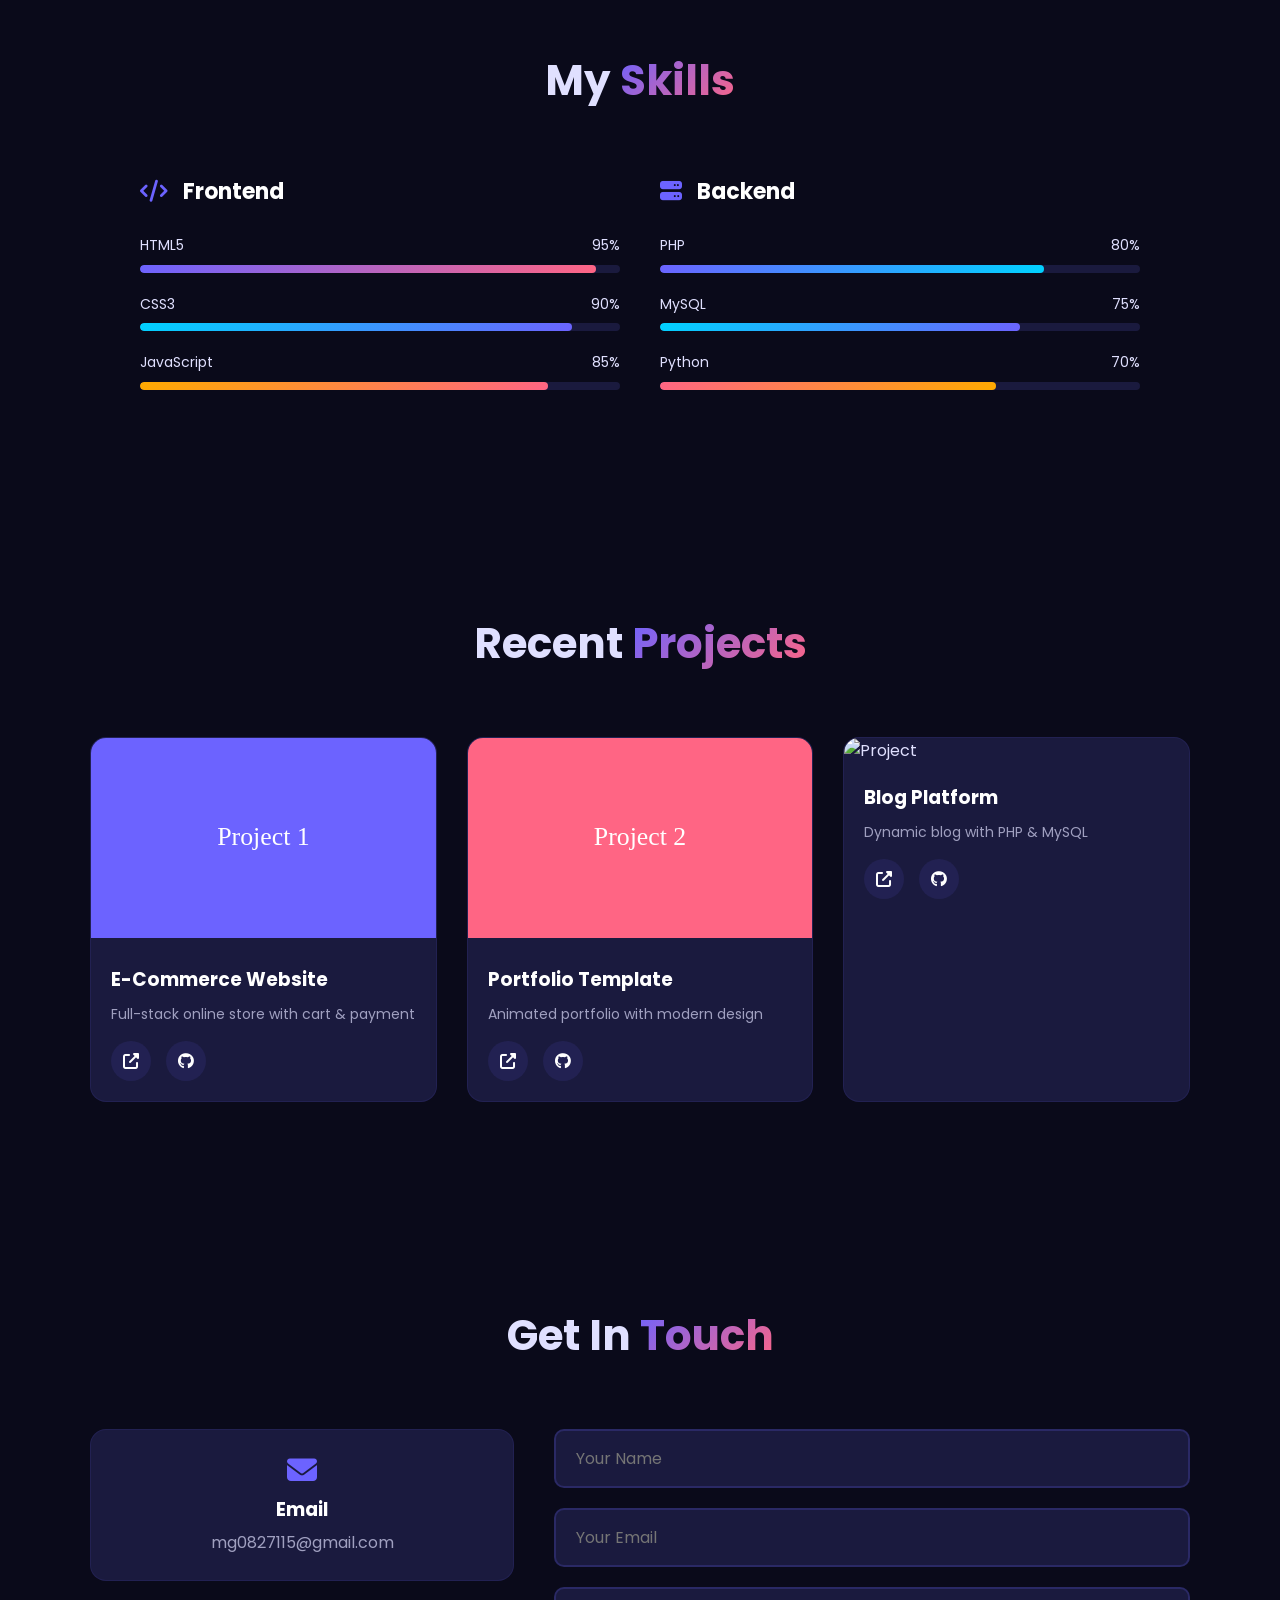
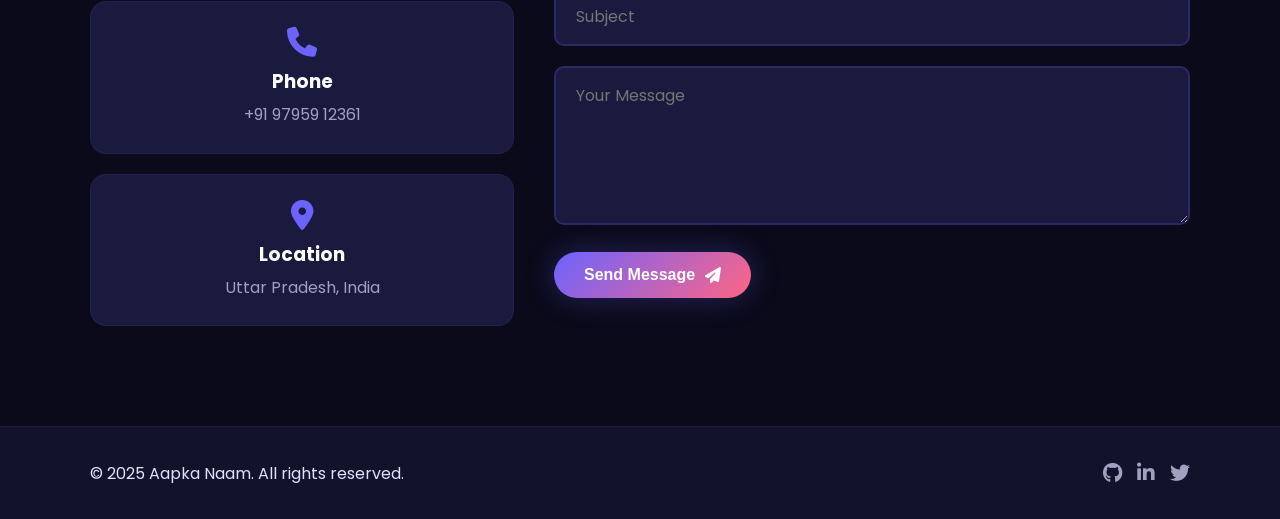
==== commit 438fd84a: "Update project links and image source in index.html" ====
--- a/index.html
+++ b/index.html
@@ -174,14 +174,14 @@
                     <h3>Portfolio Template</h3>
                     <p>Animated portfolio with modern design</p>
                     <div class="project-links">
-                        <a href="portfolio.html" target="_blank" rel="noopener" title="Live Demo"><i class="fas fa-external-link-alt"></i></a>
+                        <a href="portfolio1.html" target="_blank" rel="noopener" title="Live Demo"><i class="fas fa-external-link-alt"></i></a>
                         <a href="https://github.com" target="_blank" rel="noopener" title="Source Code"><i class="fab fa-github"></i></a>
                     </div>
                 </div>
             </div>
             <div class="project-card">
                 <div class="project-image">
-                    <img loading="lazy" decoding="async" src="data:image/svg+xml,<svg xmlns=%22http://www.w3.org/2000/svg%22 width=%22400%22 height=%22250%22><rect fill=%22%2300d2ff%22 width=%22400%22 height=%22250%22/><text x=%2250%25%22 y=%2250%25%22 fill=%22white%22 font-size=%2230%22 text-anchor=%22middle%22 dy=%22.3em%22>Project 3</text></svg>" alt="Project">
+                    <img loading="lazy" decoding="async" src="data:image/portfolio-img.webp,<svg xmlns=%22http://www.w3.org/2000/svg%22 width=%22400%22 height=%22250%22><rect fill=%22%2300d2ff%22 width=%22400%22 height=%22250%22/><text x=%2250%25%22 y=%2250%25%22 fill=%22white%22 font-size=%2230%22 text-anchor=%22middle%22 dy=%22.3em%22>Project 3</text></svg>" alt="Project">
                 </div>
                 <div class="project-info">
                     <h3>Blog Platform</h3>
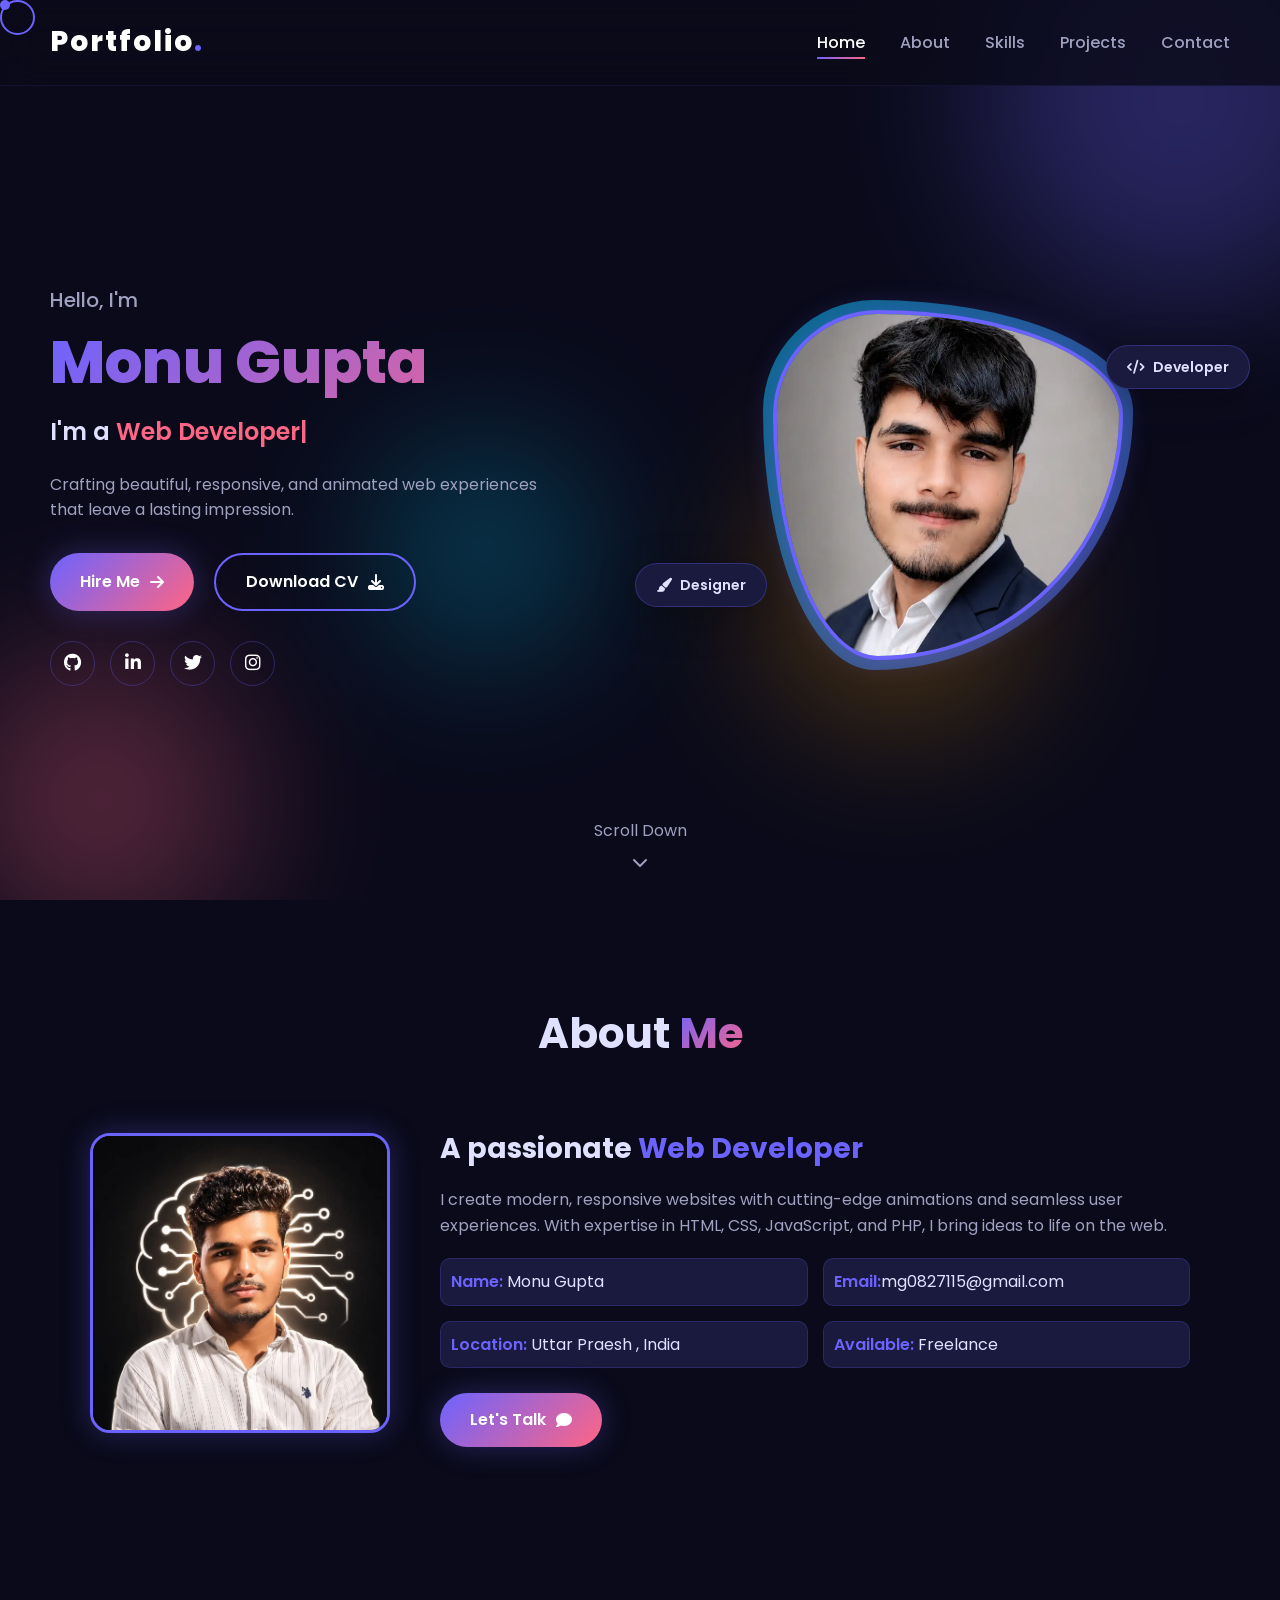
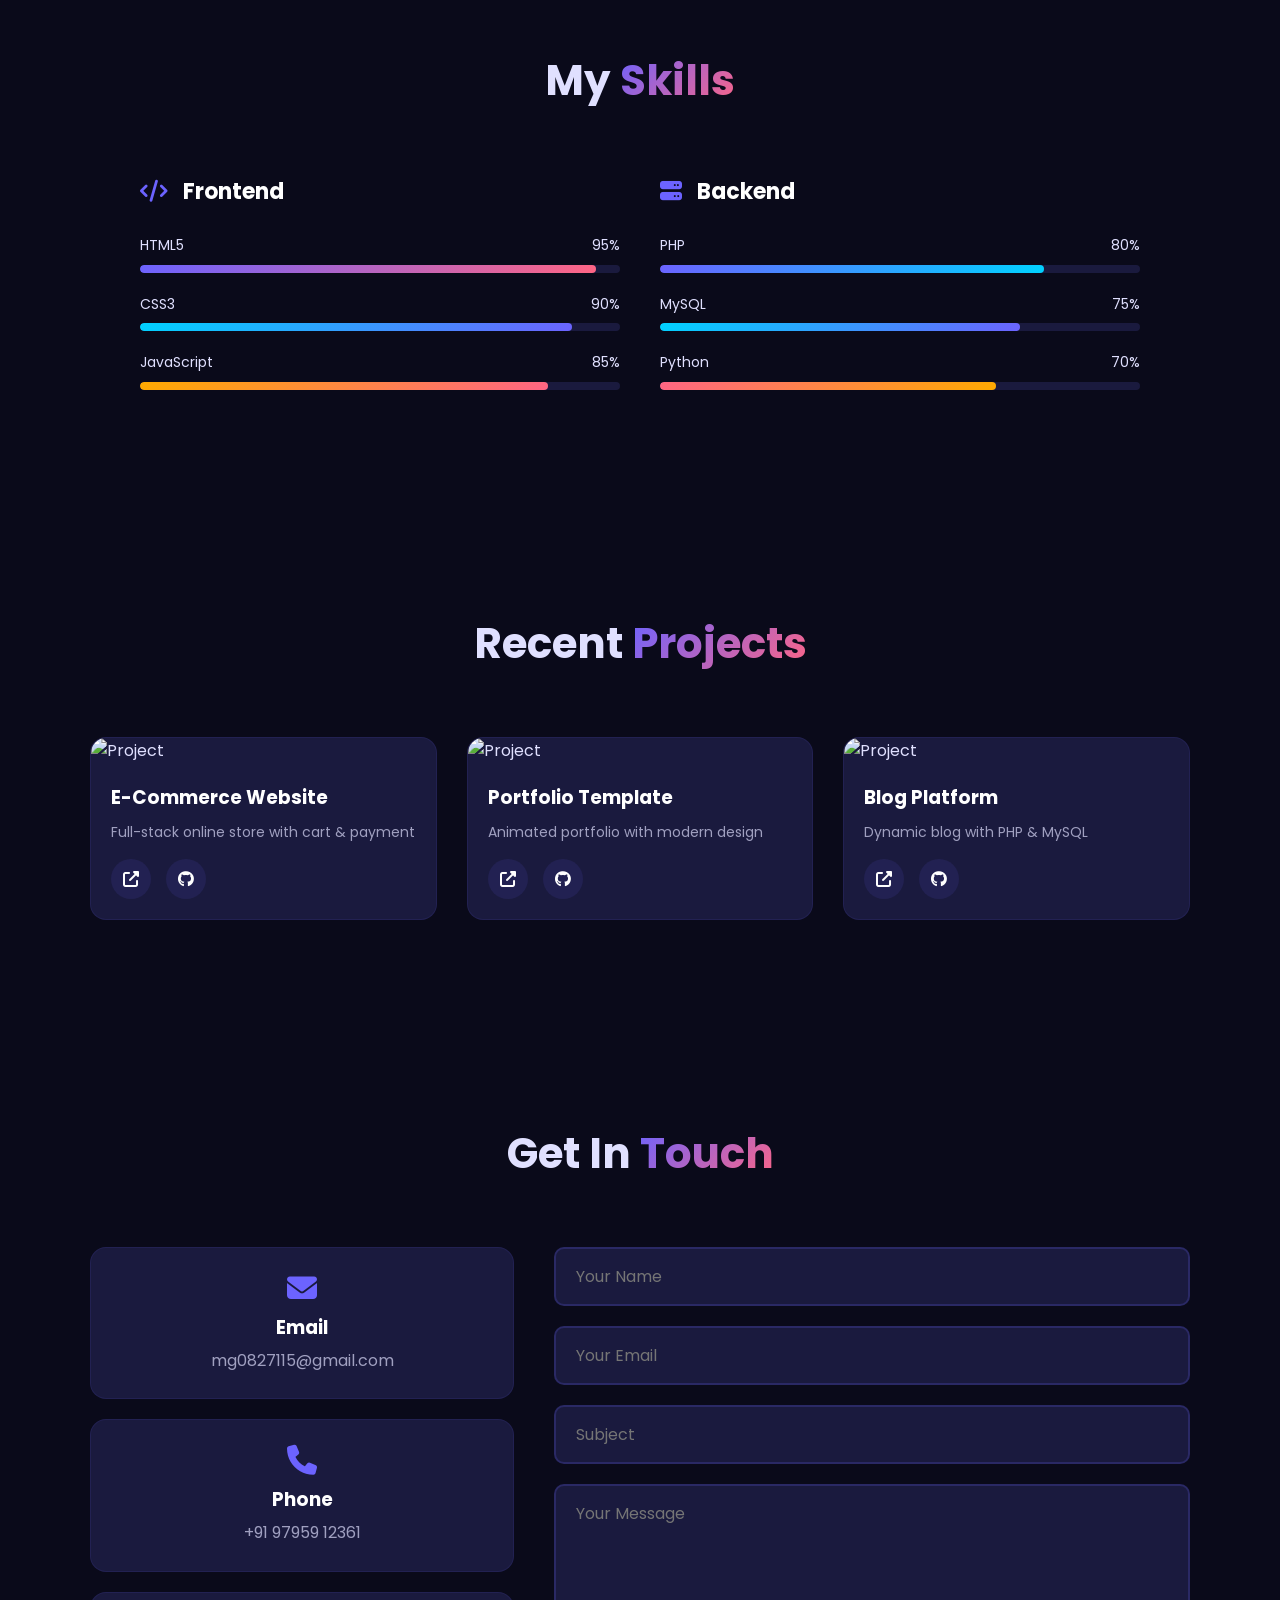
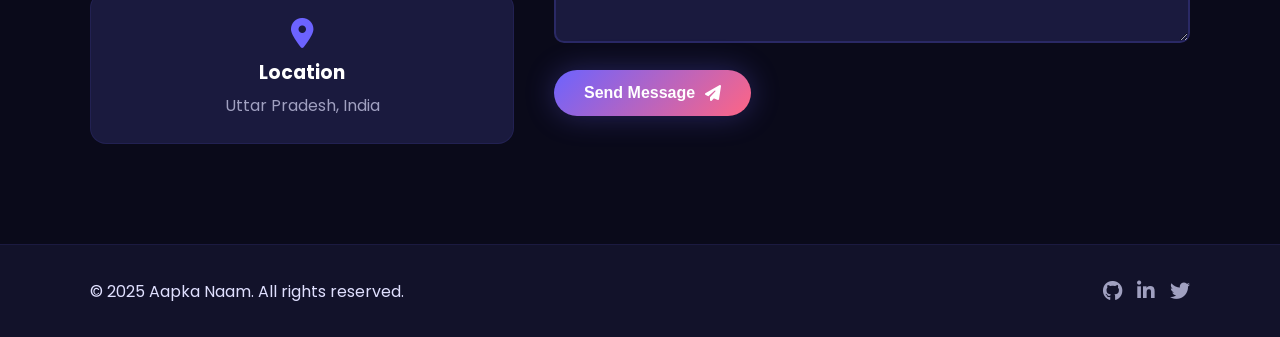
==== commit 5121f805: "Update project images in index.html" ====
--- a/index.html
+++ b/index.html
@@ -154,7 +154,7 @@
         <div class="projects-grid">
             <div class="project-card">
                 <div class="project-image">
-                    <img loading="lazy" decoding="async" src="data:image/svg+xml,<svg xmlns=%22http://www.w3.org/2000/svg%22 width=%22400%22 height=%22250%22><rect fill=%22%236c63ff%22 width=%22400%22 height=%22250%22/><text x=%2250%25%22 y=%2250%25%22 fill=%22white%22 font-size=%2230%22 text-anchor=%22middle%22 dy=%22.3em%22>Project 1</text></svg>" alt="Project">
+                    <img loading="lazy" decoding="async" src="images/e-commerce.webp,<svg xmlns=%22http://www.w3.org/2000/svg%22 width=%22400%22 height=%22250%22><rect fill=%22%236c63ff%22 width=%22400%22 height=%22250%22/><text x=%2250%25%22 y=%2250%25%22 fill=%22white%22 font-size=%2230%22 text-anchor=%22middle%22 dy=%22.3em%22>Project 1</text></svg>" alt="Project">
                 </div>
                 <div class="project-info">
                     <h3>E-Commerce Website</h3>
@@ -168,7 +168,7 @@
             </div>
             <div class="project-card">
                 <div class="project-image">
-                    <img loading="lazy" decoding="async" src="data:image/svg+xml,<svg xmlns=%22http://www.w3.org/2000/svg%22 width=%22400%22 height=%22250%22><rect fill=%22%23ff6584%22 width=%22400%22 height=%22250%22/><text x=%2250%25%22 y=%2250%25%22 fill=%22white%22 font-size=%2230%22 text-anchor=%22middle%22 dy=%22.3em%22>Project 2</text></svg>" alt="Project">
+                    <img loading="lazy" decoding="async" src=" images/portfolio.webp,<svg xmlns=%22http://www.w3.org/2000/svg%22 width=%22400%22 height=%22250%22><rect fill=%22%23ff6584%22 width=%22400%22 height=%22250%22/><text x=%2250%25%22 y=%2250%25%22 fill=%22white%22 font-size=%2230%22 text-anchor=%22middle%22 dy=%22.3em%22>Project 2</text></svg>" alt="Project">
                 </div>
                 <div class="project-info">
                     <h3>Portfolio Template</h3>
@@ -181,7 +181,7 @@
             </div>
             <div class="project-card">
                 <div class="project-image">
-                    <img loading="lazy" decoding="async" src="data:image/portfolio-img.webp,<svg xmlns=%22http://www.w3.org/2000/svg%22 width=%22400%22 height=%22250%22><rect fill=%22%2300d2ff%22 width=%22400%22 height=%22250%22/><text x=%2250%25%22 y=%2250%25%22 fill=%22white%22 font-size=%2230%22 text-anchor=%22middle%22 dy=%22.3em%22>Project 3</text></svg>" alt="Project">
+                    <img loading="lazy" decoding="async" src="images/blog.webp,<svg xmlns=%22http://www.w3.org/2000/svg%22 width=%22400%22 height=%22250%22><rect fill=%22%2300d2ff%22 width=%22400%22 height=%22250%22/><text x=%2250%25%22 y=%2250%25%22 fill=%22white%22 font-size=%2230%22 text-anchor=%22middle%22 dy=%22.3em%22>Project 3</text></svg>" alt="Project">
                 </div>
                 <div class="project-info">
                     <h3>Blog Platform</h3>
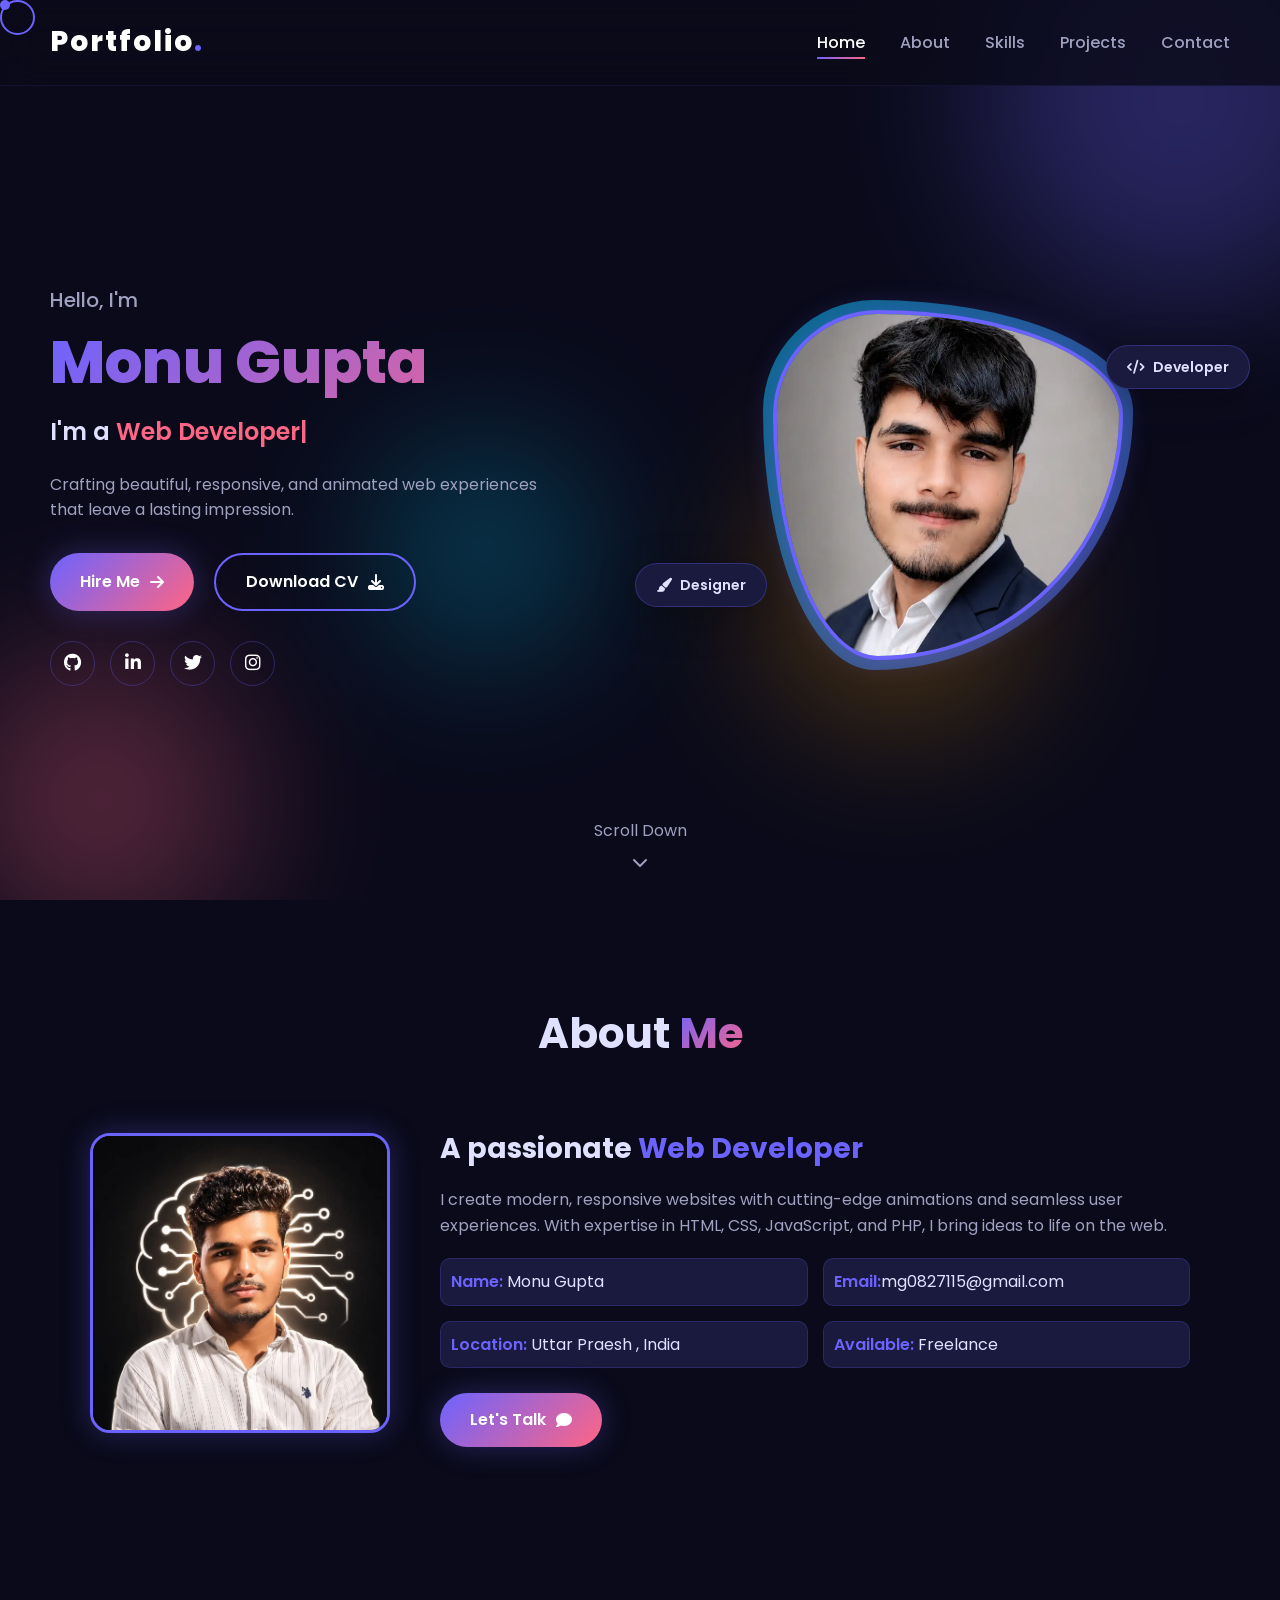
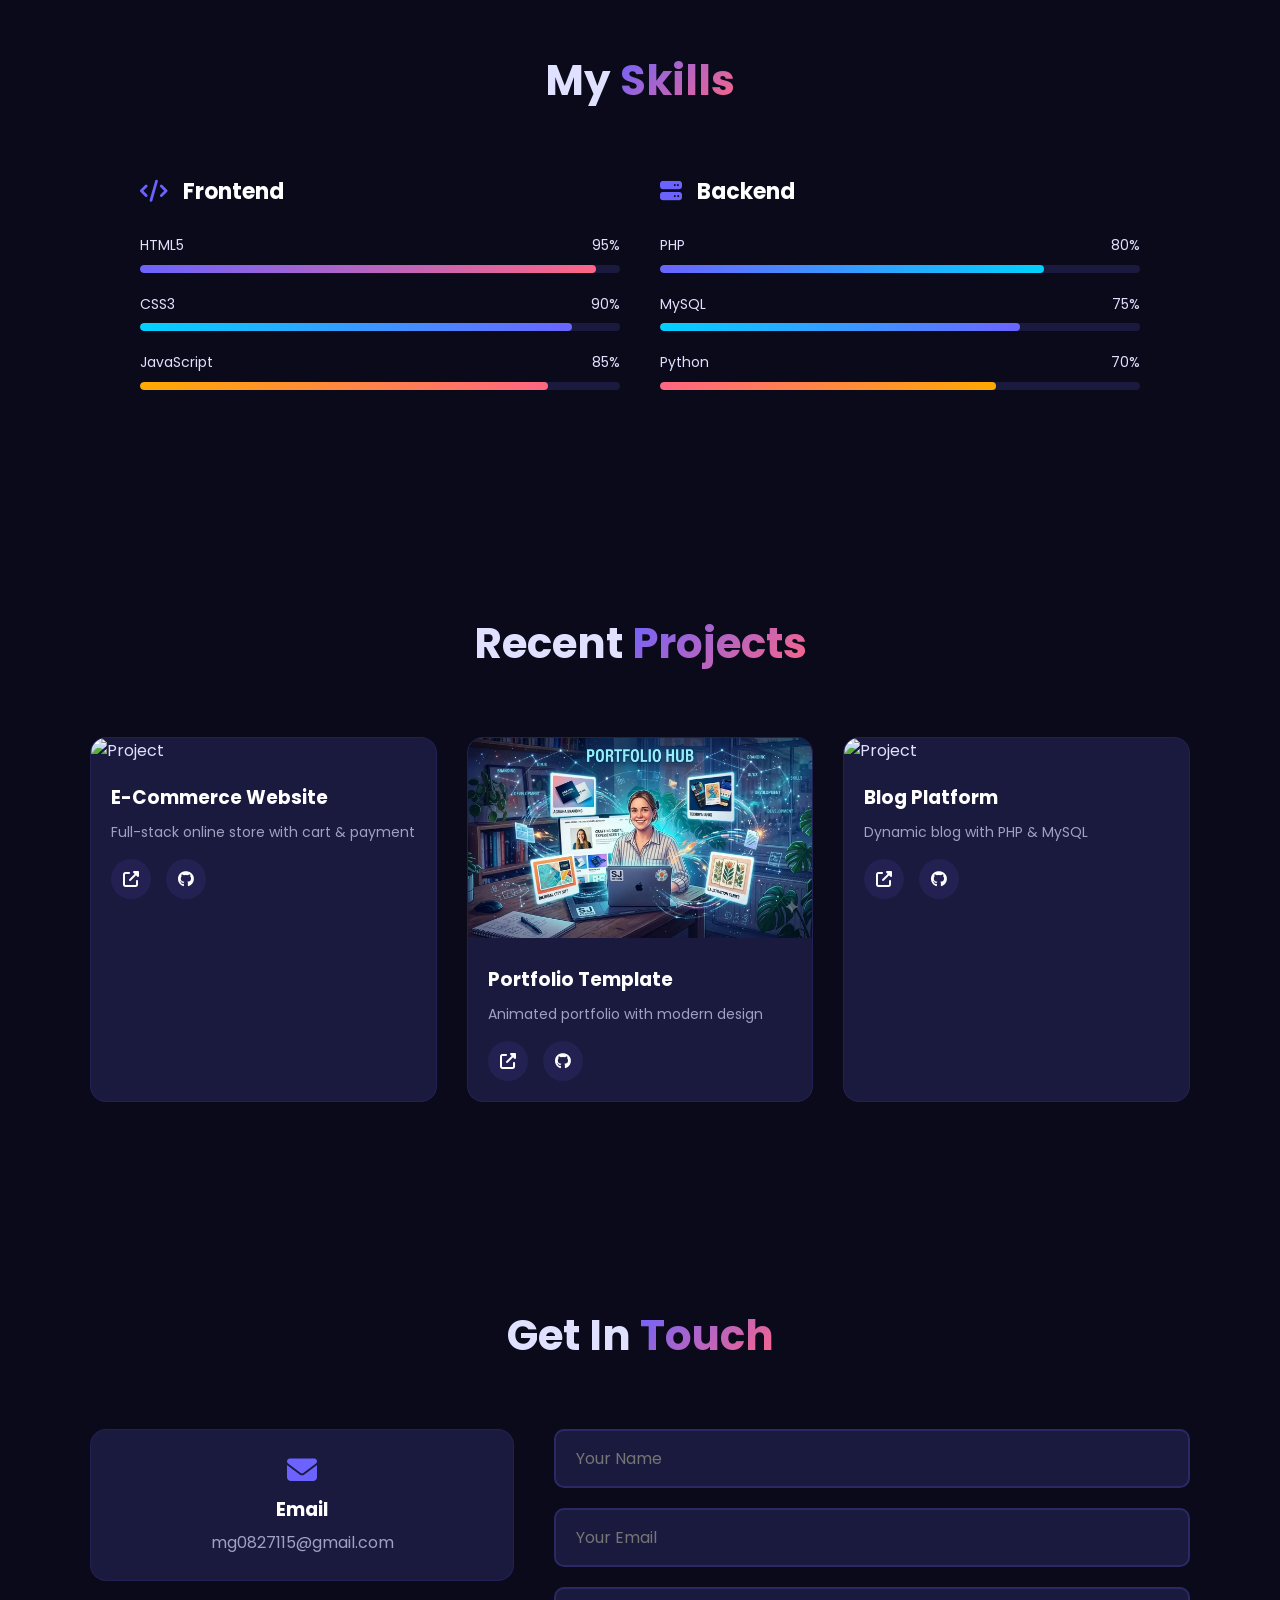
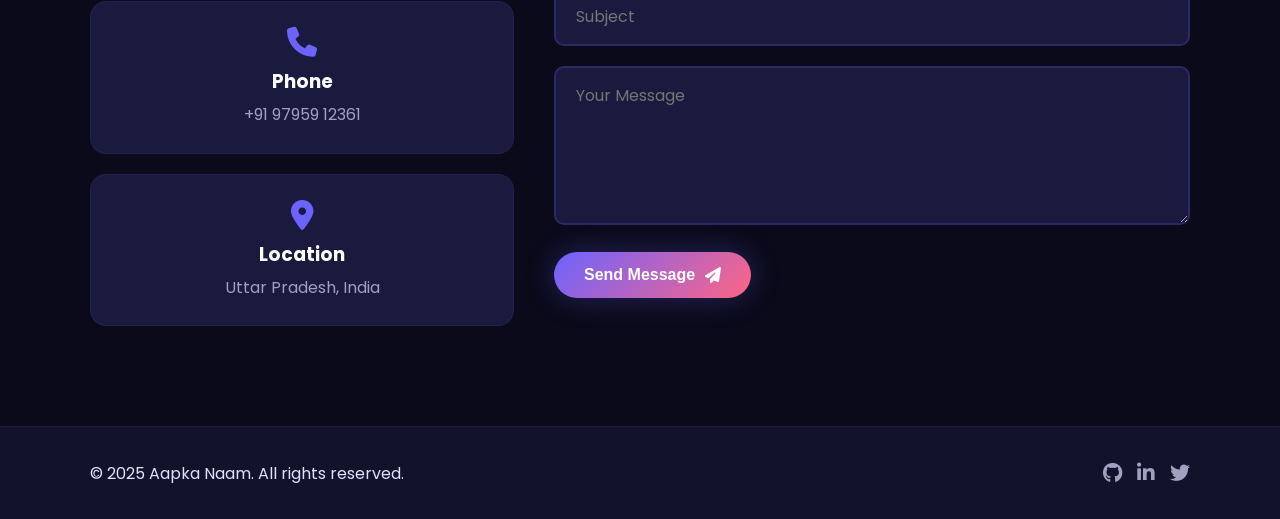
==== commit e6926366: "Update index.html" ====
--- a/index.html
+++ b/index.html
@@ -154,7 +154,7 @@
         <div class="projects-grid">
             <div class="project-card">
                 <div class="project-image">
-                    <img loading="lazy" decoding="async" src="images/e-commerce.webp,<svg xmlns=%22http://www.w3.org/2000/svg%22 width=%22400%22 height=%22250%22><rect fill=%22%236c63ff%22 width=%22400%22 height=%22250%22/><text x=%2250%25%22 y=%2250%25%22 fill=%22white%22 font-size=%2230%22 text-anchor=%22middle%22 dy=%22.3em%22>Project 1</text></svg>" alt="Project">
+                    <img loading="lazy" decoding="async" src="images/e-commerce.webp" alt="Project">
                 </div>
                 <div class="project-info">
                     <h3>E-Commerce Website</h3>
@@ -168,7 +168,7 @@
             </div>
             <div class="project-card">
                 <div class="project-image">
-                    <img loading="lazy" decoding="async" src=" images/portfolio.webp,<svg xmlns=%22http://www.w3.org/2000/svg%22 width=%22400%22 height=%22250%22><rect fill=%22%23ff6584%22 width=%22400%22 height=%22250%22/><text x=%2250%25%22 y=%2250%25%22 fill=%22white%22 font-size=%2230%22 text-anchor=%22middle%22 dy=%22.3em%22>Project 2</text></svg>" alt="Project">
+                    <img loading="lazy" decoding="async" src="images/portfolio.webp" alt="Project">
                 </div>
                 <div class="project-info">
                     <h3>Portfolio Template</h3>
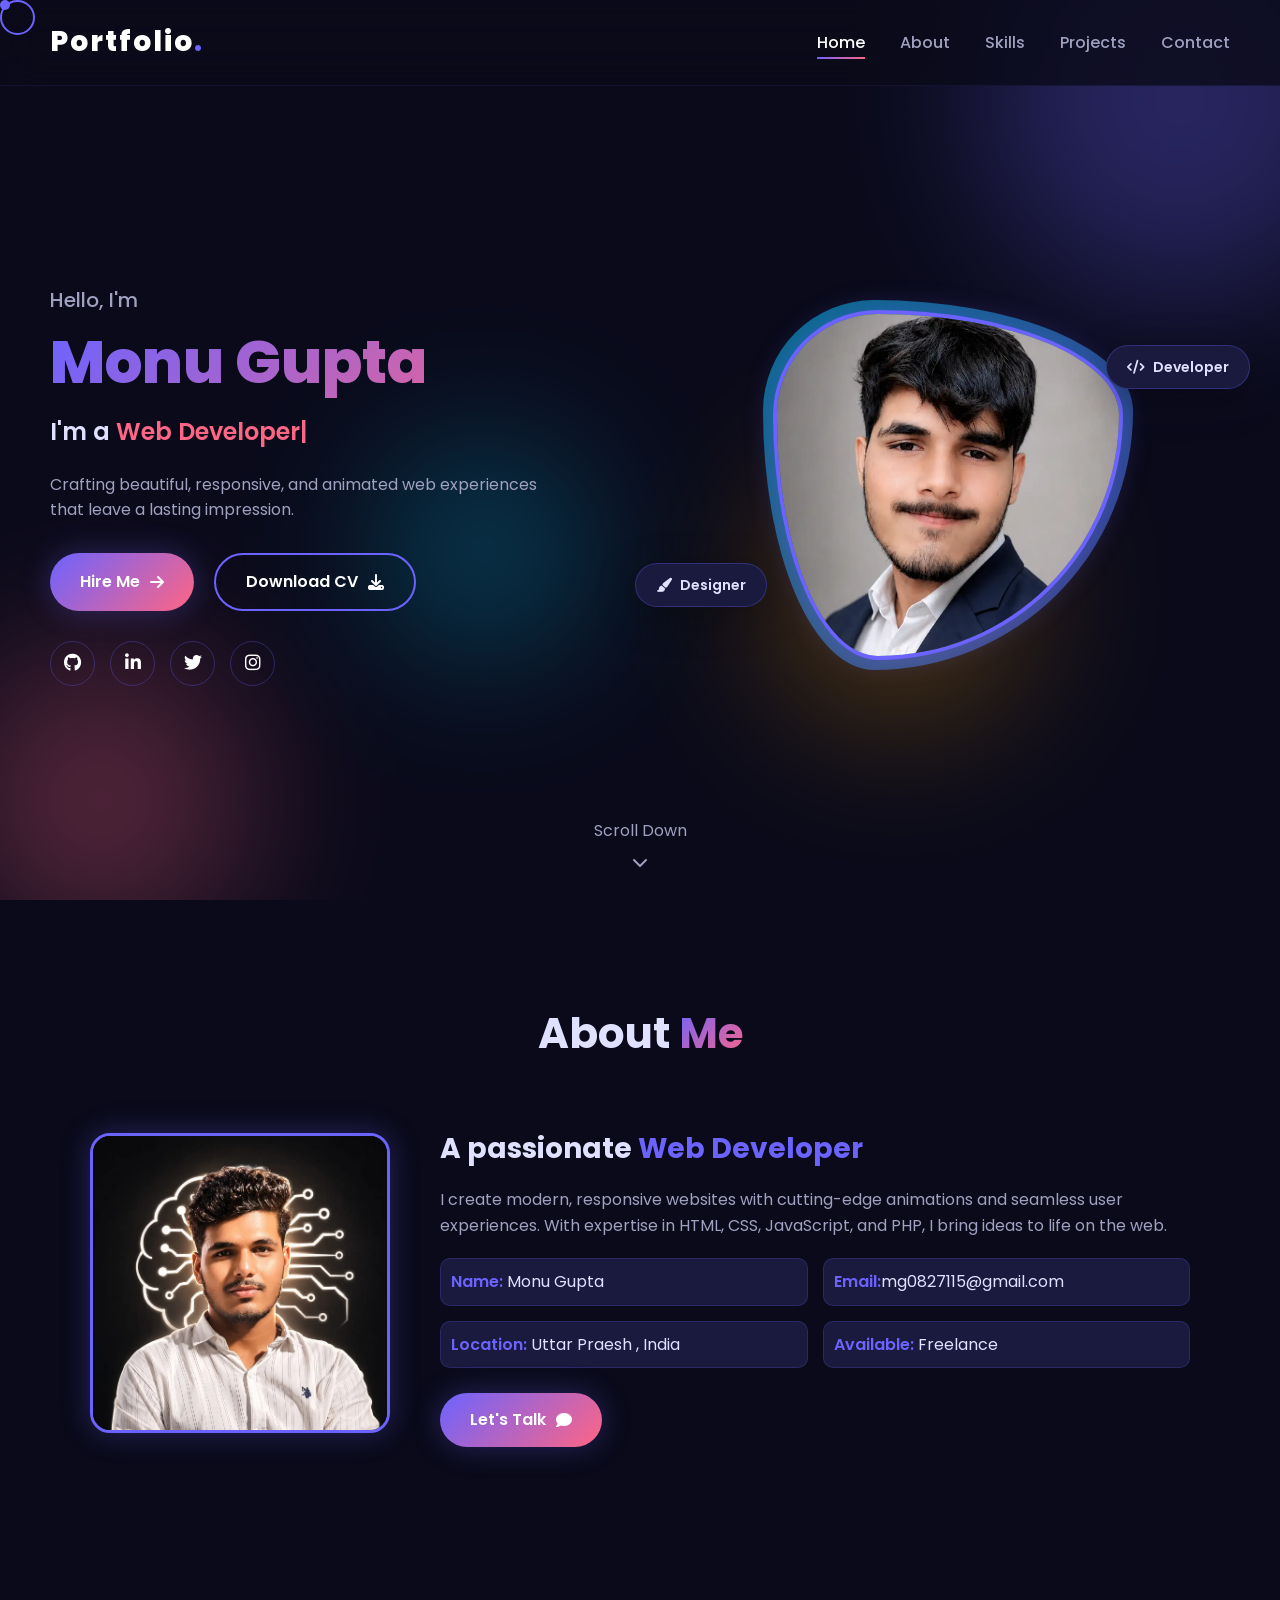
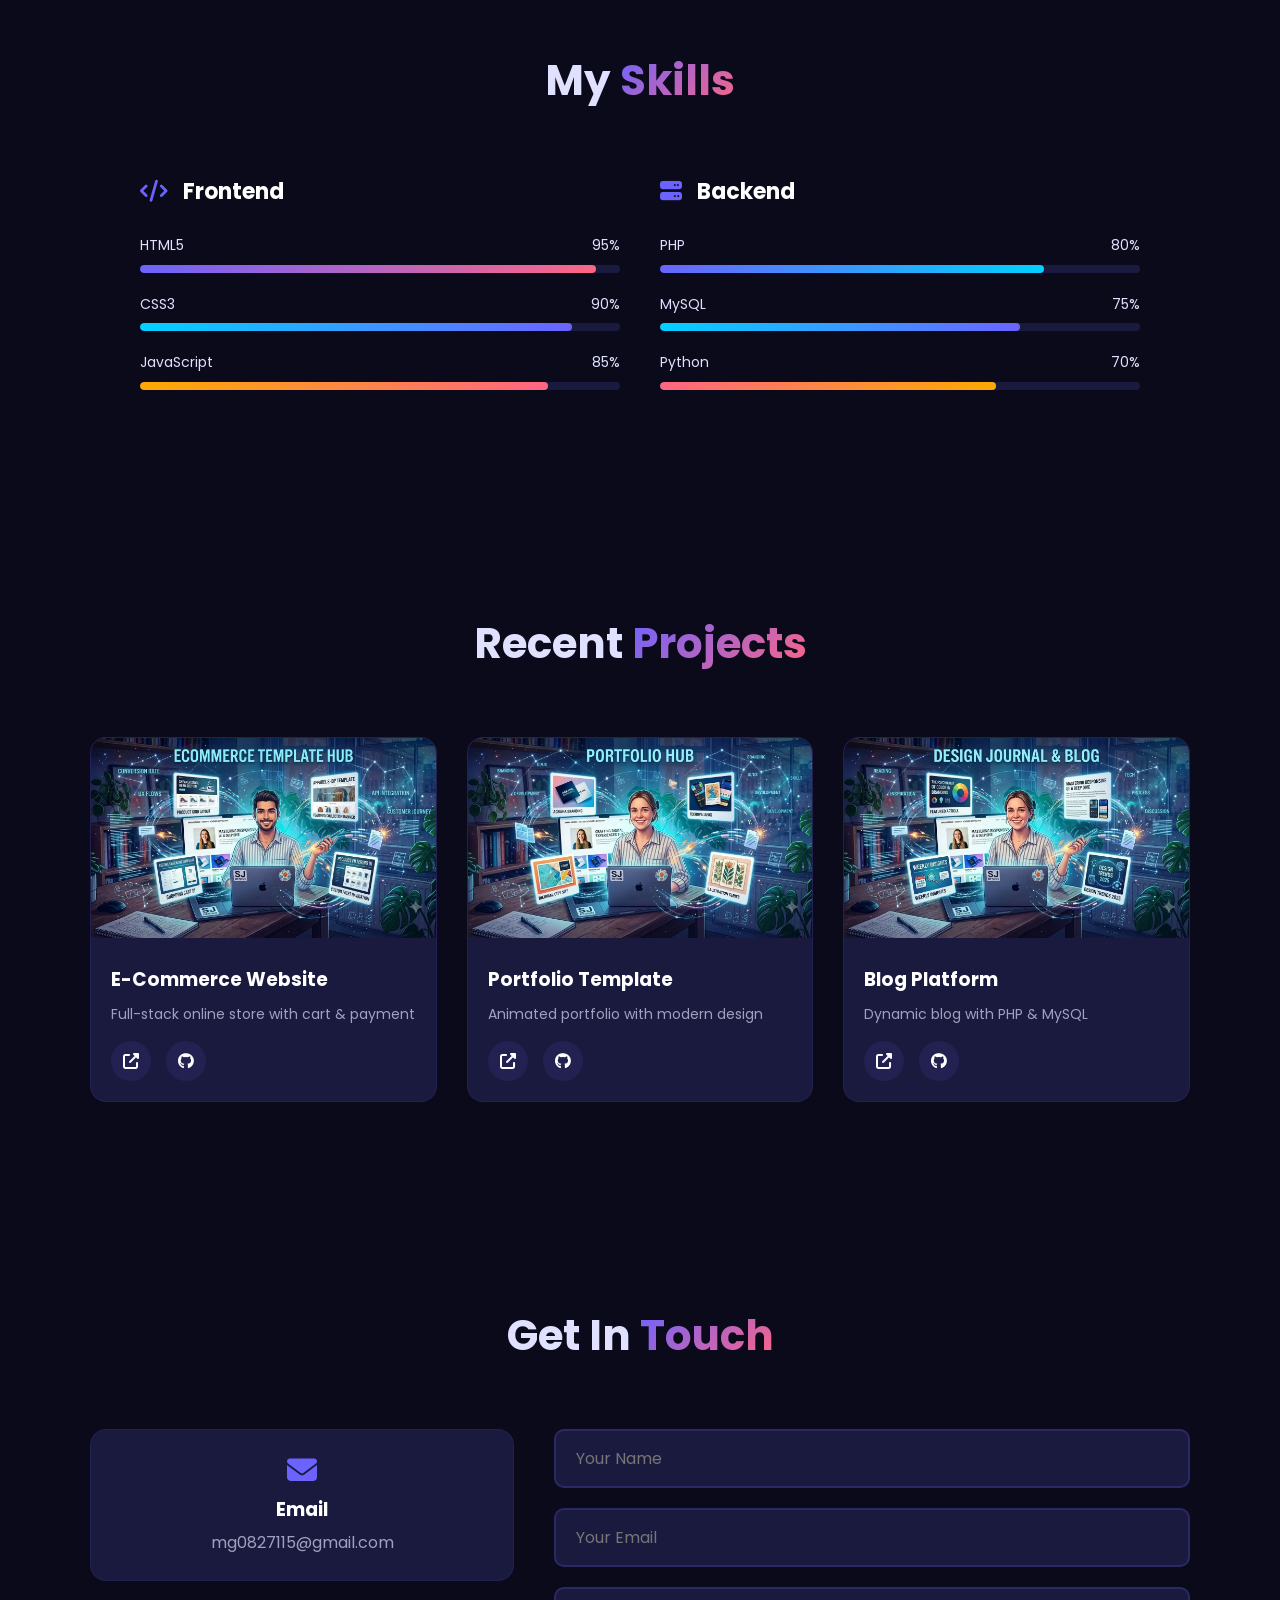
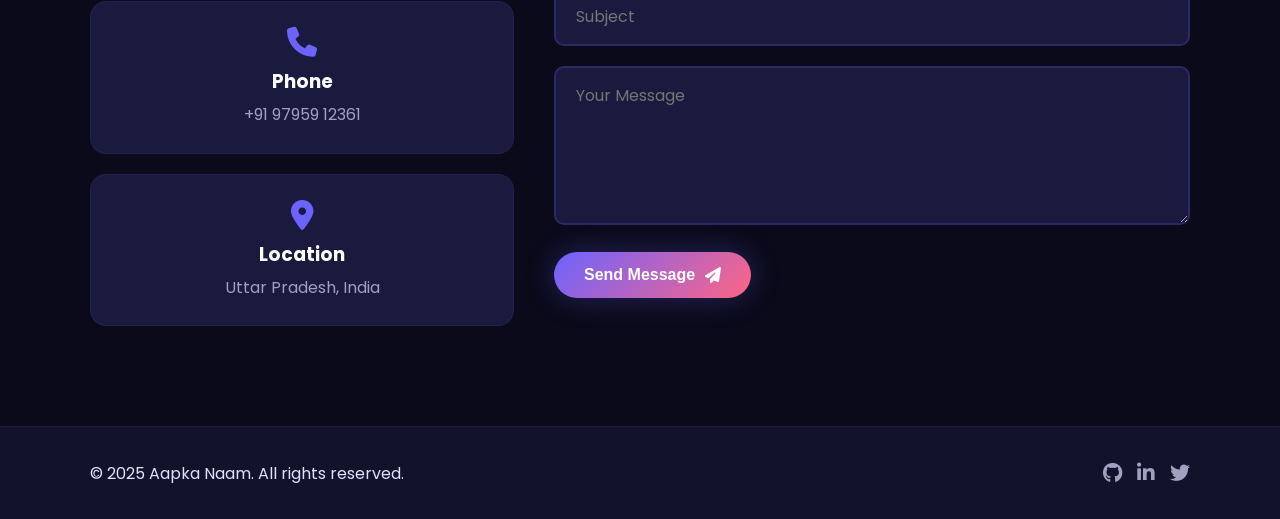
==== commit a4bae5b5: "Update index.html" ====
--- a/index.html
+++ b/index.html
@@ -181,7 +181,7 @@
             </div>
             <div class="project-card">
                 <div class="project-image">
-                    <img loading="lazy" decoding="async" src="images/blog.webp,<svg xmlns=%22http://www.w3.org/2000/svg%22 width=%22400%22 height=%22250%22><rect fill=%22%2300d2ff%22 width=%22400%22 height=%22250%22/><text x=%2250%25%22 y=%2250%25%22 fill=%22white%22 font-size=%2230%22 text-anchor=%22middle%22 dy=%22.3em%22>Project 3</text></svg>" alt="Project">
+                    <img loading="lazy" decoding="async" src="images/blog.webp" alt="Project">
                 </div>
                 <div class="project-info">
                     <h3>Blog Platform</h3>
